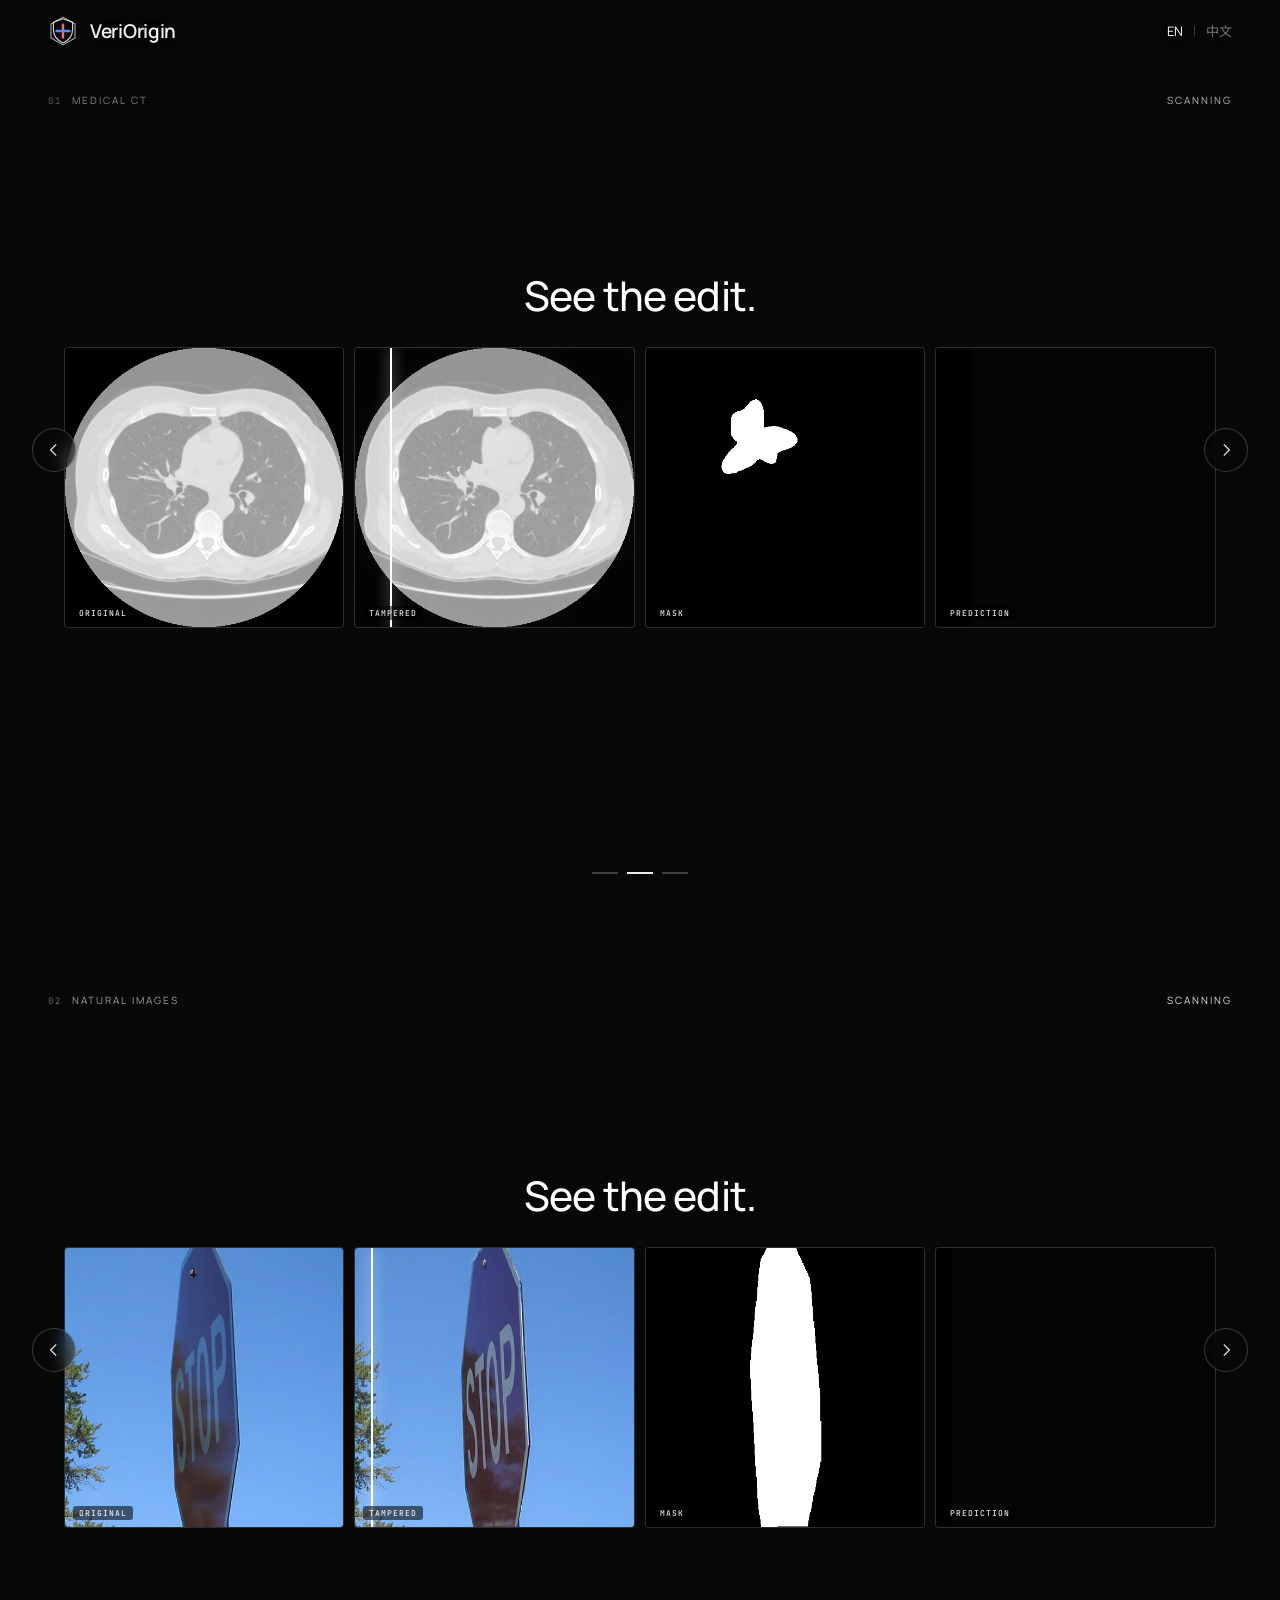
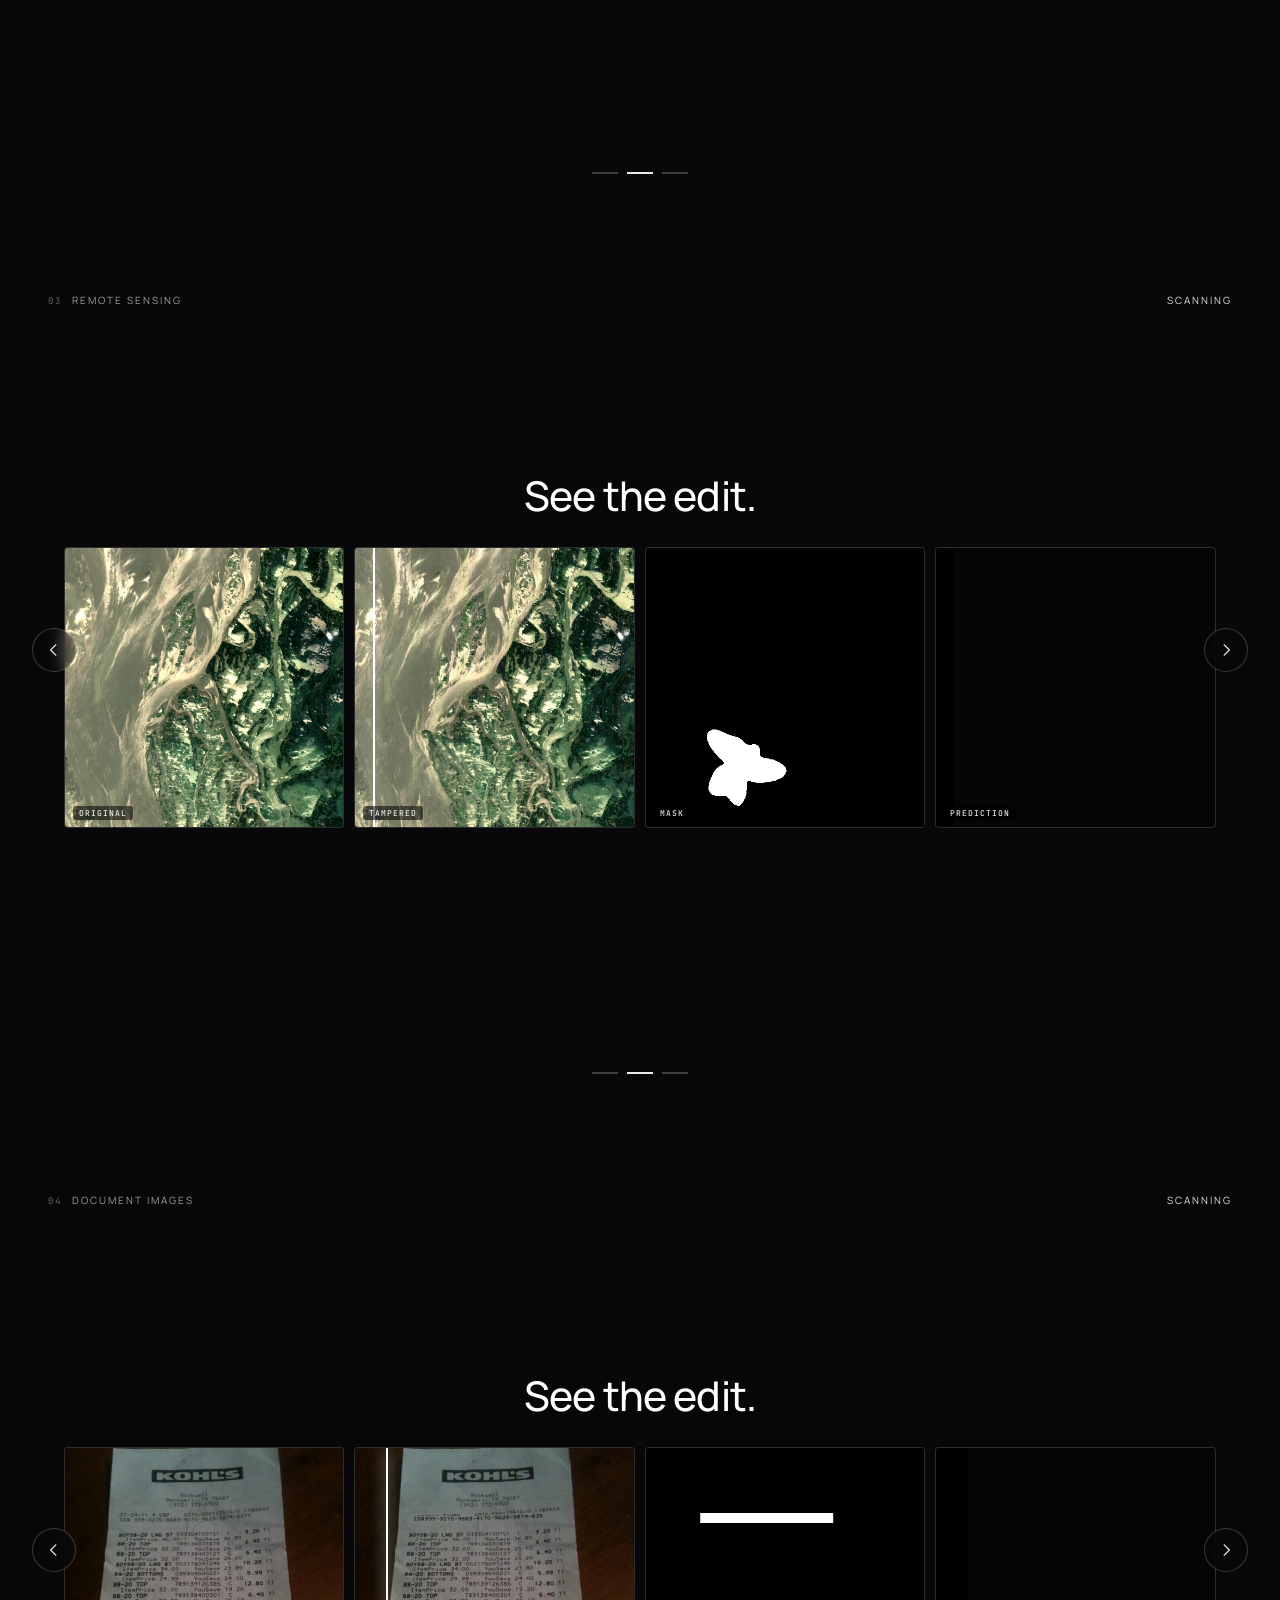
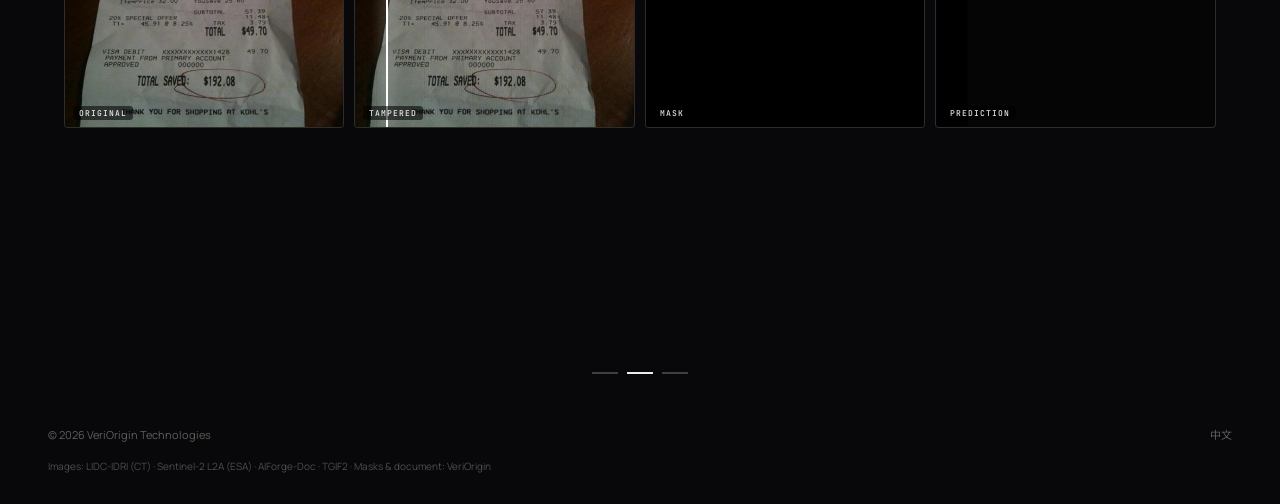
==== index.html @ 8726d36f "VeriOrigin visual GitHub Pages site" ====
<!doctype html>
<html lang="en">
<head>
<meta charset="utf-8" />
<meta name="viewport" content="width=device-width, initial-scale=1" />
<title>VeriOrigin — See the edit. Read the record. Keep the original.</title>
<meta name="description" content="See exactly where an image was changed, read the record inside it, and get the untouched original back." />
<meta name="theme-color" content="#08080a" />
<meta property="og:title" content="VeriOrigin — See the edit. Read the record. Keep the original." />
<meta property="og:description" content="Medical CT. Natural images. Remote sensing. Document images." />
<meta property="og:type" content="website" />
<link rel="icon" href="assets/img/favicon.svg" type="image/svg+xml" />
<link rel="preload" href="assets/fonts/manrope-latin.woff2" as="font" type="font/woff2" crossorigin />
<link rel="preload" as="image" href="assets/img/med-pane-tampered.png?v=20261126" />
<link rel="stylesheet" href="assets/css/style.css" />
</head>
<body
  data-extracted="EXTRACTED"
  data-scanning="SCANNING"
  data-regions="EDITS FOUND"
  data-restoring="RESTORING"
  data-exact="EXACT COPY"
  data-px="PX">

<a class="skip" href="#main">Skip to content</a>

<header class="header" data-header>
  <div class="header__inner">
    <a class="brand" href="index.html" aria-label="VeriOrigin home">
      <svg viewBox="0 0 32 32" fill="none" aria-hidden="true">
        <path d="M16 1.2 28.8 8.5v15L16 30.8 3.2 23.5v-15L16 1.2Z" stroke="currentColor" stroke-width="1.15" stroke-linejoin="round" opacity=".68"/>
        <path d="M16 3 26.2 6.6v7.9c0 7-4.3 11.6-10.2 14.4C10.1 26.1 5.8 21.5 5.8 14.5V6.6L16 3Z" stroke="currentColor" stroke-width="1.25" stroke-linejoin="round" opacity=".86"/>
        <path d="M16 9.2v13.6" stroke="#F26D6D" stroke-width="2.6" stroke-linecap="round"/>
        <path d="M9.2 16h13.6" stroke="#5B8CFF" stroke-width="2.6" stroke-linecap="round"/>
      </svg>
      <span>VeriOrigin</span>
    </a>
    <nav class="header__nav" aria-label="Main">
      <span class="lang">
        <a href="index.html" class="is-active" aria-current="page">EN</a><i></i><a href="zh.html">中文</a>
      </span>
    </nav>
  </div>
</header>

<main id="main">
  <!-- 01 · Medical CT -->
  <section class="panel panel--medical panel--first" data-panel="medical" aria-label="Medical CT">
    <div class="panel__track" data-track>
      <article class="slide slide--record" data-slide="record">
                <div class="slide__media"><img src="assets/img/med-record.png?v=20261126" alt="" /></div>
        <div class="slide__shade" aria-hidden="true"></div>
        <div class="record-scan" aria-hidden="true"></div>
        <div class="slide__center slide__center--record">
          <h2>Read the record.</h2>
          <dl class="record">
            <div class="record__row"><dt>Source</dt><dd>LIDC-IDRI</dd></div>
            <div class="record__row"><dt>Modality</dt><dd>CT</dd></div>
            <div class="record__row"><dt>Slice</dt><dd>42</dd></div>
            <div class="record__row"><dt>Payload</dt><dd>100 bits</dd></div>
            <div class="record__row"><dt>Localiser F1</dt><dd>0.9940</dd></div>
            <div class="record__row"><dt>Mask</dt><dd>irregular</dd></div>
          </dl>
          <p class="record__foot">Recovered from the image · 100-bit payload</p>
        </div>
      </article>

      <article class="slide slide--locate is-active" data-slide="locate">
        <div class="locate-head"><h1 data-headline>See the edit.</h1></div>
        <div class="locate-grid">
          <figure class="locate-pane">
            <img src="assets/img/med-pane-cover.png?v=20261126" alt="" />
            <figcaption>Original</figcaption>
          </figure>
          <figure class="locate-pane locate-pane--tampered">
            <img src="assets/img/med-pane-tampered.png?v=20261126" alt="" />
            <span class="locate-scanline" aria-hidden="true"></span>
            <figcaption>Tampered</figcaption>
          </figure>
          <figure class="locate-pane">
            <img src="assets/img/med-pane-mask.png?v=20261126" alt="" />
            <figcaption>Mask</figcaption>
          </figure>
          <figure class="locate-pane locate-pane--pred">
            <img src="assets/img/med-pane-pred.png?v=20261126" alt="" />
            <figcaption>Prediction</figcaption>
          </figure>
        </div>
      </article>

      <article class="slide slide--restore" data-slide="restore">
        <div class="restore-head"><h2>Keep the original.</h2></div>
        <div class="restore-grid">
          <figure class="restore-pane restore-pane--stego">
            <img src="assets/img/med-pane-stego.png?v=20261126" alt="" />
            <span class="restore-scanline" aria-hidden="true"></span>
            <figcaption>Stego</figcaption>
          </figure>
          <figure class="restore-pane restore-pane--cover">
            <img src="assets/img/med-pane-cover.png?v=20261126" alt="" />
            <figcaption>Cover</figcaption>
          </figure>
        </div>
        <span class="slide__count" data-count><b>10,517</b> PX</span>
      </article>
    </div>

    <span class="panel__label"><b>01</b> Medical CT</span>
    <span class="panel__state" data-state>
      <span class="dot" aria-hidden="true"></span>
      <svg viewBox="0 0 12 12" fill="none" aria-hidden="true"><path d="M1.5 6.4 4.6 9.5 10.5 2.6" stroke="currentColor" stroke-width="1.4" stroke-linecap="round" stroke-linejoin="round"/></svg>
      <span data-state-text>SCANNING</span>
    </span>

    <button class="panel__arrow panel__arrow--prev" data-prev aria-label="Previous">
      <svg viewBox="0 0 24 24" fill="none" aria-hidden="true"><path d="M14.5 5 7.5 12l7 7" stroke="currentColor" stroke-width="1.5" stroke-linecap="round" stroke-linejoin="round"/></svg>
    </button>
    <button class="panel__arrow panel__arrow--next" data-next aria-label="Next">
      <svg viewBox="0 0 24 24" fill="none" aria-hidden="true"><path d="m9.5 5 7 7-7 7" stroke="currentColor" stroke-width="1.5" stroke-linecap="round" stroke-linejoin="round"/></svg>
    </button>
    <div class="panel__dots" data-dots>
      <button data-go="0" aria-label="Record"></button>
      <button data-go="1" aria-label="Edits" class="is-active"></button>
      <button data-go="2" aria-label="Original"></button>
    </div>
  </section>

  <!-- 02 · Natural images -->
  <section class="panel panel--natural" data-panel="natural" aria-label="Natural images">
    <div class="panel__track" data-track>
      <article class="slide slide--record" data-slide="record">
                <div class="slide__media"><img src="assets/img/nat-record.webp?v=20261126" alt="" /></div>
        <div class="slide__shade" aria-hidden="true"></div>
        <div class="record-scan" aria-hidden="true"></div>
        <div class="slide__center slide__center--record">
          <h2>Read the record.</h2>
          <dl class="record">
            <div class="record__row"><dt>Source</dt><dd>TGIF2</dd></div>
            <div class="record__row"><dt>Sample</dt><dd>104782</dd></div>
            <div class="record__row"><dt>Editor</dt><dd>flux1dev</dd></div>
            <div class="record__row"><dt>Payload</dt><dd>100 bits</dd></div>
            <div class="record__row"><dt>Localiser F1</dt><dd>0.9978</dd></div>
            <div class="record__row"><dt>Size</dt><dd>512 × 512</dd></div>
          </dl>
          <p class="record__foot">Recovered from the image · 100-bit payload</p>
        </div>
      </article>

      <article class="slide slide--locate is-active" data-slide="locate">
        <div class="locate-head"><h1 data-headline>See the edit.</h1></div>
        <div class="locate-grid">
          <figure class="locate-pane">
            <img src="assets/img/nat-pane-cover.webp?v=20261126" alt="" />
            <figcaption>Original</figcaption>
          </figure>
          <figure class="locate-pane locate-pane--tampered">
            <img src="assets/img/nat-pane-tampered.webp?v=20261126" alt="" />
            <span class="locate-scanline" aria-hidden="true"></span>
            <figcaption>Tampered</figcaption>
          </figure>
          <figure class="locate-pane">
            <img src="assets/img/nat-pane-mask.webp?v=20261126" alt="" />
            <figcaption>Mask</figcaption>
          </figure>
          <figure class="locate-pane locate-pane--pred">
            <img src="assets/img/nat-pane-pred.webp?v=20261126" alt="" />
            <figcaption>Prediction</figcaption>
          </figure>
        </div>
      </article>

      <article class="slide slide--restore" data-slide="restore">
        <div class="restore-head"><h2>Keep the original.</h2></div>
        <div class="restore-grid">
          <figure class="restore-pane restore-pane--stego">
            <img src="assets/img/nat-pane-stego.webp?v=20261126" alt="" />
            <span class="restore-scanline" aria-hidden="true"></span>
            <figcaption>Stego</figcaption>
          </figure>
          <figure class="restore-pane restore-pane--cover">
            <img src="assets/img/nat-pane-cover.webp?v=20261126" alt="" />
            <figcaption>Cover</figcaption>
          </figure>
        </div>
        <span class="slide__count" data-count><b>56,465</b> PX</span>
      </article>
    </div>

    <span class="panel__label"><b>02</b> Natural images</span>
    <span class="panel__state" data-state>
      <span class="dot" aria-hidden="true"></span>
      <svg viewBox="0 0 12 12" fill="none" aria-hidden="true"><path d="M1.5 6.4 4.6 9.5 10.5 2.6" stroke="currentColor" stroke-width="1.4" stroke-linecap="round" stroke-linejoin="round"/></svg>
      <span data-state-text>SCANNING</span>
    </span>

    <button class="panel__arrow panel__arrow--prev" data-prev aria-label="Previous">
      <svg viewBox="0 0 24 24" fill="none" aria-hidden="true"><path d="M14.5 5 7.5 12l7 7" stroke="currentColor" stroke-width="1.5" stroke-linecap="round" stroke-linejoin="round"/></svg>
    </button>
    <button class="panel__arrow panel__arrow--next" data-next aria-label="Next">
      <svg viewBox="0 0 24 24" fill="none" aria-hidden="true"><path d="m9.5 5 7 7-7 7" stroke="currentColor" stroke-width="1.5" stroke-linecap="round" stroke-linejoin="round"/></svg>
    </button>
    <div class="panel__dots" data-dots>
      <button data-go="0" aria-label="Record"></button>
      <button data-go="1" aria-label="Edits" class="is-active"></button>
      <button data-go="2" aria-label="Original"></button>
    </div>
  </section>

  <!-- 03 · Remote sensing -->
  <section class="panel panel--satellite" data-panel="satellite" aria-label="Remote sensing">
    <div class="panel__track" data-track>
      <article class="slide slide--record" data-slide="record">
                <div class="slide__media"><img src="assets/img/sat-record.webp?v=20261126" alt="" /></div>
        <div class="slide__shade" aria-hidden="true"></div>
        <div class="record-scan" aria-hidden="true"></div>
        <div class="slide__center slide__center--record">
          <h2>Read the record.</h2>
          <dl class="record">
            <div class="record__row"><dt>Source</dt><dd>Sentinel-2 L2A</dd></div>
            <div class="record__row"><dt>Chip</dt><dd>339</dd></div>
            <div class="record__row"><dt>Payload</dt><dd>100 bits</dd></div>
            <div class="record__row"><dt>Localiser F1</dt><dd>0.9901</dd></div>
            <div class="record__row"><dt>Mask</dt><dd>irregular</dd></div>
            <div class="record__row"><dt>Size</dt><dd>512 × 512</dd></div>
          </dl>
          <p class="record__foot">Recovered from the image · 100-bit payload</p>
        </div>
      </article>

      <article class="slide slide--locate is-active" data-slide="locate">
        <div class="locate-head"><h1 data-headline>See the edit.</h1></div>
        <div class="locate-grid">
          <figure class="locate-pane">
            <img src="assets/img/sat-pane-cover.webp?v=20261126" alt="" />
            <figcaption>Original</figcaption>
          </figure>
          <figure class="locate-pane locate-pane--tampered">
            <img src="assets/img/sat-pane-tampered.webp?v=20261126" alt="" />
            <span class="locate-scanline" aria-hidden="true"></span>
            <figcaption>Tampered</figcaption>
          </figure>
          <figure class="locate-pane">
            <img src="assets/img/sat-pane-mask.webp?v=20261126" alt="" />
            <figcaption>Mask</figcaption>
          </figure>
          <figure class="locate-pane locate-pane--pred">
            <img src="assets/img/sat-pane-pred.webp?v=20261126" alt="" />
            <figcaption>Prediction</figcaption>
          </figure>
        </div>
      </article>

      <article class="slide slide--restore" data-slide="restore">
        <div class="restore-head"><h2>Keep the original.</h2></div>
        <div class="restore-grid">
          <figure class="restore-pane restore-pane--stego">
            <img src="assets/img/sat-pane-stego.webp?v=20261126" alt="" />
            <span class="restore-scanline" aria-hidden="true"></span>
            <figcaption>Stego</figcaption>
          </figure>
          <figure class="restore-pane restore-pane--cover">
            <img src="assets/img/sat-pane-cover.webp?v=20261126" alt="" />
            <figcaption>Cover</figcaption>
          </figure>
        </div>
        <span class="slide__count" data-count><b>8,930</b> PX</span>
      </article>
    </div>

    <span class="panel__label"><b>03</b> Remote sensing</span>
    <span class="panel__state" data-state>
      <span class="dot" aria-hidden="true"></span>
      <svg viewBox="0 0 12 12" fill="none" aria-hidden="true"><path d="M1.5 6.4 4.6 9.5 10.5 2.6" stroke="currentColor" stroke-width="1.4" stroke-linecap="round" stroke-linejoin="round"/></svg>
      <span data-state-text>SCANNING</span>
    </span>

    <button class="panel__arrow panel__arrow--prev" data-prev aria-label="Previous">
      <svg viewBox="0 0 24 24" fill="none" aria-hidden="true"><path d="M14.5 5 7.5 12l7 7" stroke="currentColor" stroke-width="1.5" stroke-linecap="round" stroke-linejoin="round"/></svg>
    </button>
    <button class="panel__arrow panel__arrow--next" data-next aria-label="Next">
      <svg viewBox="0 0 24 24" fill="none" aria-hidden="true"><path d="m9.5 5 7 7-7 7" stroke="currentColor" stroke-width="1.5" stroke-linecap="round" stroke-linejoin="round"/></svg>
    </button>
    <div class="panel__dots" data-dots>
      <button data-go="0" aria-label="Record"></button>
      <button data-go="1" aria-label="Edits" class="is-active"></button>
      <button data-go="2" aria-label="Original"></button>
    </div>
  </section>

  <!-- 04 · Document images -->
  <section class="panel panel--legal" data-panel="legal" aria-label="Document images">
    <div class="panel__track" data-track>
      <article class="slide slide--record" data-slide="record">
                <div class="slide__media"><img src="assets/img/legal-record.webp?v=20261126" alt="" /></div>
        <div class="slide__shade" aria-hidden="true"></div>
        <div class="record-scan" aria-hidden="true"></div>
        <div class="slide__center slide__center--record">
          <h2>Read the record.</h2>
          <dl class="record">
            <div class="record__row"><dt>Source</dt><dd>AIForge-Doc</dd></div>
            <div class="record__row"><dt>Page</dt><dd>000000437.png</dd></div>
            <div class="record__row"><dt>Payload</dt><dd>100 bits</dd></div>
            <div class="record__row"><dt>Localiser F1</dt><dd>0.9972</dd></div>
            <div class="record__row"><dt>Size</dt><dd>512 × 512</dd></div>
            <div class="record__row"><dt>Field</dt><dd>altered</dd></div>
          </dl>
          <p class="record__foot">Recovered from the image · 100-bit payload</p>
        </div>
      </article>

      <article class="slide slide--locate is-active" data-slide="locate">
        <div class="locate-head"><h1 data-headline>See the edit.</h1></div>
        <div class="locate-grid">
          <figure class="locate-pane">
            <img src="assets/img/legal-pane-cover.webp?v=20261126" alt="" />
            <figcaption>Original</figcaption>
          </figure>
          <figure class="locate-pane locate-pane--tampered">
            <img src="assets/img/legal-pane-tampered.webp?v=20261126" alt="" />
            <span class="locate-scanline" aria-hidden="true"></span>
            <figcaption>Tampered</figcaption>
          </figure>
          <figure class="locate-pane">
            <img src="assets/img/legal-pane-mask.webp?v=20261126" alt="" />
            <figcaption>Mask</figcaption>
          </figure>
          <figure class="locate-pane locate-pane--pred">
            <img src="assets/img/legal-pane-pred.webp?v=20261126" alt="" />
            <figcaption>Prediction</figcaption>
          </figure>
        </div>
      </article>

      <article class="slide slide--restore" data-slide="restore">
        <div class="restore-head"><h2>Keep the original.</h2></div>
        <div class="restore-grid">
          <figure class="restore-pane restore-pane--stego">
            <img src="assets/img/legal-pane-stego.webp?v=20261126" alt="" />
            <span class="restore-scanline" aria-hidden="true"></span>
            <figcaption>Stego</figcaption>
          </figure>
          <figure class="restore-pane restore-pane--cover">
            <img src="assets/img/legal-pane-cover.webp?v=20261126" alt="" />
            <figcaption>Cover</figcaption>
          </figure>
        </div>
        <span class="slide__count" data-count><b>4,681</b> PX</span>
      </article>
    </div>

    <span class="panel__label"><b>04</b> Document images</span>
    <span class="panel__state" data-state>
      <span class="dot" aria-hidden="true"></span>
      <svg viewBox="0 0 12 12" fill="none" aria-hidden="true"><path d="M1.5 6.4 4.6 9.5 10.5 2.6" stroke="currentColor" stroke-width="1.4" stroke-linecap="round" stroke-linejoin="round"/></svg>
      <span data-state-text>SCANNING</span>
    </span>

    <button class="panel__arrow panel__arrow--prev" data-prev aria-label="Previous">
      <svg viewBox="0 0 24 24" fill="none" aria-hidden="true"><path d="M14.5 5 7.5 12l7 7" stroke="currentColor" stroke-width="1.5" stroke-linecap="round" stroke-linejoin="round"/></svg>
    </button>
    <button class="panel__arrow panel__arrow--next" data-next aria-label="Next">
      <svg viewBox="0 0 24 24" fill="none" aria-hidden="true"><path d="m9.5 5 7 7-7 7" stroke="currentColor" stroke-width="1.5" stroke-linecap="round" stroke-linejoin="round"/></svg>
    </button>
    <div class="panel__dots" data-dots>
      <button data-go="0" aria-label="Record"></button>
      <button data-go="1" aria-label="Edits" class="is-active"></button>
      <button data-go="2" aria-label="Original"></button>
    </div>
  </section>
</main>

<footer class="footer">
  <div class="footer__inner">
    <span>© 2026 VeriOrigin Technologies</span>
    <span class="footer__right">
      <a href="zh.html">中文</a>
    </span>
  </div>
  <div class="footer__credits">Images: LIDC-IDRI (CT) · Sentinel-2 L2A (ESA) · AIForge-Doc · TGIF2 · Masks &amp; document: VeriOrigin</div>
</footer>
<script src="assets/js/scenes.js?v=20261125" defer></script>
</body>
</html>
---- assets/css/style.css ----
﻿/* ==========================================================================
   MRInc — full-bleed panels, one animation per screen
   ========================================================================== */

@font-face {
  font-family: 'Manrope';
  src: url('../fonts/manrope-latin.woff2') format('woff2');
  font-weight: 200 800;
  font-style: normal;
  font-display: swap;
}
@font-face {
  font-family: 'JetBrains Mono';
  src: url('../fonts/jetbrains-mono-latin.woff2') format('woff2');
  font-weight: 400 600;
  font-style: normal;
  font-display: swap;
}

:root {
  --bg: #08080a;
  --ink: #f3f2ef;
  --ink-2: #cbcac6;
  --muted: #92918d;
  --dim: #605f5b;
  --line: rgba(255, 255, 255, 0.14);
  --line-soft: rgba(255, 255, 255, 0.08);
  --red: #ff4a3d;
  --good: #a8e6bd;
  --max: 1240px;
  --ease: cubic-bezier(0.22, 0.7, 0.2, 1);
  --sans: 'Manrope', 'Noto Sans SC', 'PingFang SC', 'HarmonyOS Sans SC', 'Microsoft YaHei', sans-serif;
  --mono: 'JetBrains Mono', ui-monospace, SFMono-Regular, Menlo, monospace;
  --serif: 'Iowan Old Style', 'Palatino Linotype', 'Times New Roman', serif;
}

*,
*::before,
*::after { box-sizing: border-box; }
html {
  -webkit-text-size-adjust: 100%;
  scroll-behavior: smooth;
  scroll-snap-type: y proximity;
}
body {
  margin: 0;
  background: var(--bg);
  color: var(--ink);
  font-family: var(--sans);
  font-size: 16px;
  line-height: 1.6;
  -webkit-font-smoothing: antialiased;
  -moz-osx-font-smoothing: grayscale;
  overflow-x: hidden;
}
img, svg, canvas { display: block; max-width: 100%; }
a { color: inherit; text-decoration: none; }
button { font: inherit; color: inherit; background: none; border: 0; cursor: pointer; }
h1, h2, h3, p, ul, ol, figure { margin: 0; }
ul, ol { padding: 0; list-style: none; }
::selection { background: rgba(255, 255, 255, 0.18); }
:focus-visible { outline: 2px solid rgba(255, 255, 255, 0.65); outline-offset: 3px; border-radius: 4px; }

.skip {
  position: absolute;
  left: 20px;
  top: -70px;
  z-index: 100;
  padding: 9px 14px;
  border-radius: 8px;
  background: #fff;
  color: #000;
  font-size: 13px;
  transition: top 0.2s;
}
.skip:focus { top: 12px; }

/* ------------------------------------------------------------------ header */
.header {
  position: fixed;
  inset: 0 0 auto 0;
  z-index: 50;
  height: 64px;
  display: flex;
  align-items: center;
  background: linear-gradient(180deg, rgba(8, 8, 10, 0.55), rgba(8, 8, 10, 0));
  transition: background 0.3s, border-color 0.3s;
  border-bottom: 1px solid transparent;
}
.header.is-scrolled {
  background: rgba(8, 8, 10, 0.72);
  backdrop-filter: blur(16px);
  -webkit-backdrop-filter: blur(16px);
  border-bottom-color: var(--line-soft);
}
.header__inner {
  width: 100%;
  max-width: var(--max);
  margin: 0 auto;
  padding: 0 48px;
  display: flex;
  align-items: center;
  gap: 28px;
}
.brand {
  display: inline-flex;
  align-items: center;
  gap: 9px;
  font-size: 15px;
  font-weight: 600;
  letter-spacing: -0.01em;
}
.brand svg { width: 21px; height: 21px; }
.header__nav { margin-left: auto; display: flex; align-items: center; gap: 26px; }
.header__nav a { font-size: 12px; color: rgba(255, 255, 255, 0.7); transition: color 0.2s; }
.header__nav a:hover { color: #fff; }
.lang { display: flex; align-items: center; gap: 8px; font-size: 11.5px; color: rgba(255, 255, 255, 0.45); }
.lang a { color: rgba(255, 255, 255, 0.45); transition: color 0.2s; }
.lang a:hover { color: rgba(255, 255, 255, 0.8); }
.lang a.is-active { color: #fff; }
.lang i { width: 1px; height: 10px; background: rgba(255, 255, 255, 0.2); font-style: normal; }

/* ------------------------------------------------------------------ panels */
.panel {
  position: relative;
  min-height: 100svh;
  display: flex;
  align-items: center;
  overflow: hidden;
  isolation: isolate;
  scroll-snap-align: start;
}
.panel__media { position: absolute; inset: 0; z-index: -2; background: #000; }
.panel__media img { width: 100%; height: 100%; object-fit: cover; }
.panel__shade {
  position: absolute;
  inset: 0;
  z-index: -1;
  background:
    linear-gradient(180deg, rgba(8, 8, 10, 0.72) 0%, rgba(8, 8, 10, 0.18) 26%, rgba(8, 8, 10, 0.12) 52%, rgba(8, 8, 10, 0.78) 88%, rgba(8, 8, 10, 0.95) 100%);
}
.panel--hero .panel__shade {
  background:
    radial-gradient(58% 52% at 50% 42%, rgba(8, 8, 10, 0.55), transparent 76%),
    linear-gradient(180deg, rgba(8, 8, 10, 0.66) 0%, rgba(8, 8, 10, 0.1) 30%, rgba(8, 8, 10, 0.28) 62%, rgba(8, 8, 10, 0.92) 100%);
}
.panel--medical .panel__media img { filter: grayscale(1) contrast(1.08) brightness(0.92); }
.panel--satellite .panel__media img { filter: saturate(0.72) brightness(0.86) contrast(1.03); }
.panel--legal .panel__media img { filter: brightness(0.9) saturate(0.9); object-position: 34% 50%; }

.panel__fx {
  position: absolute;
  inset: 0;
  z-index: 0;
  width: 100%;
  height: 100%;
  pointer-events: none;
}

.panel__hero {
  position: relative;
  z-index: 2;
  width: 100%;
  max-width: var(--max);
  margin: 0 auto;
  padding: 0 48px;
  text-align: center;
}
.panel__hero h1 {
  font-size: clamp(44px, 6.6vw, 92px);
  line-height: 1.02;
  font-weight: 500;
  letter-spacing: -0.04em;
  text-shadow: 0 2px 40px rgba(0, 0, 0, 0.35);
}
.panel__hero h1 em {
  font-family: var(--serif);
  font-style: italic;
  font-weight: 400;
  letter-spacing: -0.02em;
}

.panel__label,
.panel__state,
.panel__count,
.panel__code {
  position: absolute;
  z-index: 3;
  pointer-events: none;
  font-size: 10px;
  letter-spacing: 0.2em;
  text-transform: uppercase;
  color: rgba(255, 255, 255, 0.62);
}
.panel__label { top: 92px; left: 48px; display: flex; align-items: baseline; gap: 10px; }
.panel__label b { font-family: var(--mono); font-weight: 400; font-size: 9px; color: rgba(255, 255, 255, 0.4); }
.panel__state {
  top: 92px;
  right: 48px;
  display: inline-flex;
  align-items: center;
  gap: 8px;
  color: rgba(255, 255, 255, 0.88);
}
.panel__state svg {
  width: 11px;
  height: 11px;
  opacity: 0;
  transform: scale(0.6);
  transition: opacity 0.3s, transform 0.3s var(--ease);
}
.panel__state.is-done svg { opacity: 1; transform: none; }
.panel__state .dot {
  width: 5px;
  height: 5px;
  border-radius: 50%;
  background: var(--red);
  opacity: 0;
  transition: opacity 0.3s;
}
.panel__state.is-alert .dot { opacity: 1; }
.panel__state.is-alert { color: #ffd9d4; }

.panel__line {
  position: absolute;
  left: 48px;
  bottom: 92px;
  z-index: 3;
  max-width: 720px;
}
.panel__line h2 {
  font-size: clamp(36px, 4.4vw, 62px);
  line-height: 1.04;
  font-weight: 500;
  letter-spacing: -0.035em;
  text-shadow: 0 2px 30px rgba(0, 0, 0, 0.35);
}
.panel__count {
  right: 48px;
  bottom: 98px;
  font-family: var(--mono);
  font-size: 11px;
  letter-spacing: 0.14em;
  color: rgba(255, 255, 255, 0.6);
  font-variant-numeric: tabular-nums;
}
.panel__count b { color: #fff; font-weight: 400; }
.panel__code {
  right: 48px;
  bottom: 98px;
  font-family: var(--mono);
  font-size: 13px;
  letter-spacing: 0.24em;
  text-transform: none;
  color: rgba(255, 255, 255, 0.92);
  opacity: 0;
  transition: opacity 0.4s;
  font-variant-numeric: tabular-nums;
}

.scroll {
  position: absolute;
  left: 50%;
  bottom: 26px;
  transform: translateX(-50%);
  z-index: 3;
  display: flex;
  flex-direction: column;
  align-items: center;
  gap: 9px;
  font-size: 9px;
  letter-spacing: 0.24em;
  text-transform: uppercase;
  color: rgba(255, 255, 255, 0.5);
}
.scroll i {
  width: 1px;
  height: 42px;
  background: linear-gradient(rgba(255, 255, 255, 0.7), rgba(255, 255, 255, 0));
  animation: scroll-line 2.4s var(--ease) infinite;
  transform-origin: top;
}
@keyframes scroll-line {
  0% { transform: scaleY(0.2); opacity: 0.2; }
  45% { transform: scaleY(1); opacity: 1; }
  100% { transform: scaleY(1); opacity: 0; }
}

/* ------------------------------------------------------------------- outro */
.outro {
  min-height: 46svh;
  background: var(--bg);
  display: flex;
  align-items: center;
  border-top: 1px solid var(--line-soft);
}
.outro__inner {
  width: 100%;
  max-width: var(--max);
  margin: 0 auto;
  padding: 0 48px;
  display: flex;
  align-items: flex-end;
  justify-content: space-between;
  gap: 28px;
  flex-wrap: wrap;
}
.outro h2 {
  font-size: clamp(32px, 4vw, 56px);
  line-height: 1.05;
  font-weight: 500;
  letter-spacing: -0.035em;
}
.outro a {
  display: inline-flex;
  align-items: center;
  gap: 10px;
  font-size: 13px;
  color: var(--ink-2);
  padding-bottom: 6px;
  border-bottom: 1px solid var(--line);
  transition: color 0.2s, border-color 0.2s, gap 0.25s var(--ease);
}
.outro a:hover { color: #fff; border-color: rgba(255, 255, 255, 0.5); gap: 14px; }
.outro svg { width: 14px; height: 14px; }

/* ------------------------------------------------------------------ footer */
.footer { background: var(--bg); padding: 26px 0 30px; }
.footer__inner {
  max-width: var(--max);
  margin: 0 auto;
  padding: 0 48px;
  display: flex;
  align-items: center;
  gap: 24px;
  flex-wrap: wrap;
  font-size: 11px;
  color: var(--dim);
}
.footer__inner a { color: var(--dim); transition: color 0.2s; }
.footer__inner a:hover { color: var(--ink-2); }
.footer__right { margin-left: auto; display: flex; gap: 18px; }

/* ==========================================================================
   API pages
   ========================================================================== */
.doc { padding: 140px 0 40px; }
.doc__inner { max-width: 860px; margin: 0 auto; padding: 0 32px; }
.doc h1 {
  font-size: clamp(40px, 4.8vw, 58px);
  line-height: 1.02;
  font-weight: 500;
  letter-spacing: -0.04em;
}
.doc__lede { margin-top: 16px; max-width: 46ch; font-size: 14px; line-height: 1.7; color: var(--muted); }
.doc__meta { margin-top: 22px; display: flex; flex-wrap: wrap; gap: 8px; }
.pill {
  font-size: 10.5px;
  letter-spacing: 0.02em;
  color: var(--muted);
  padding: 5px 10px;
  border: 1px solid var(--line-soft);
  border-radius: 999px;
}
.pill b { color: var(--ink-2); font-weight: 500; }

.doc section {
  margin-top: 46px;
  padding-top: 26px;
  border-top: 1px solid var(--line-soft);
  scroll-margin-top: 90px;
}
.doc h2 { font-size: 15px; font-weight: 500; letter-spacing: 0.01em; color: var(--ink); margin-bottom: 12px; }
.doc p { max-width: 72ch; font-size: 13px; line-height: 1.75; color: var(--muted); }
.doc p + p { margin-top: 8px; }
.doc code {
  font-family: var(--mono);
  font-size: 11.5px;
  color: var(--ink-2);
  background: rgba(255, 255, 255, 0.05);
  padding: 1px 5px;
  border-radius: 4px;
}
.doc a.inline { color: var(--ink-2); border-bottom: 1px solid var(--line); }

.endpoint {
  display: grid;
  grid-template-columns: 52px minmax(0, 210px) minmax(0, 1fr);
  gap: 16px;
  align-items: baseline;
  padding: 14px 0;
  border-bottom: 1px solid var(--line-soft);
}
.endpoint:first-of-type { border-top: 1px solid var(--line-soft); }
.endpoint .method { font-family: var(--mono); font-size: 9px; letter-spacing: 0.06em; color: var(--dim); }
.endpoint .path { font-family: var(--mono); font-size: 12px; color: var(--ink); }
.endpoint p { margin: 0; font-size: 12.5px; color: var(--muted); }

pre.code {
  margin: 16px 0 0;
  padding: 18px 20px;
  border: 1px solid var(--line-soft);
  border-radius: 12px;
  background: #0d0d10;
  overflow-x: auto;
  font-family: var(--mono);
  font-size: 11.5px;
  line-height: 1.85;
  color: #c7c6c2;
  tab-size: 2;
}
pre.code .c { color: #5f5f5c; }
pre.code .s { color: #b9d7c3; }
pre.code .k { color: #cbb8e8; }
pre.code .n { color: #e3c79a; }

.params { margin-top: 14px; border-top: 1px solid var(--line-soft); }
.params .row {
  display: grid;
  grid-template-columns: 150px minmax(0, 1fr);
  gap: 18px;
  padding: 10px 0;
  border-bottom: 1px solid var(--line-soft);
  font-size: 12px;
}
.params .k { font-family: var(--mono); font-size: 11px; color: var(--ink-2); }
.params .v { color: var(--muted); line-height: 1.6; }
.params .v b { color: var(--ink-2); font-weight: 500; }

.doc__grid { display: grid; grid-template-columns: repeat(2, minmax(0, 1fr)); gap: 14px; margin-top: 14px; }
.note-card { padding: 16px 18px; border: 1px solid var(--line-soft); border-radius: 12px; }
.note-card h3 { font-size: 12px; font-weight: 500; color: var(--ink-2); margin-bottom: 5px; }
.note-card p { font-size: 11.5px; line-height: 1.65; }
.doc__footer { margin-top: 54px; }

/* ---------------------------------------------------------------- responsive */
@media (max-width: 900px) {
  .header__inner { padding: 0 22px; }
  .panel__hero { padding: 0 22px; }
  .panel__hero h1 { font-size: clamp(38px, 9.4vw, 56px); }
  .panel__label { top: 78px; left: 22px; }
  .panel__state { top: 78px; right: 22px; }
  .panel__line { left: 22px; bottom: 76px; }
  .panel__line h2 { font-size: clamp(32px, 8.4vw, 46px); }
  .panel__count, .panel__code { right: 22px; bottom: 82px; }
  .panel__count { font-size: 10px; }
  .panel__code { font-size: 11px; }
  .outro__inner, .footer__inner { padding: 0 22px; }
  .outro { min-height: 40svh; }
  .doc__inner { padding: 0 22px; }
  .doc { padding-top: 116px; }
  .endpoint { grid-template-columns: 46px minmax(0, 1fr); gap: 8px 12px; }
  .endpoint p { grid-column: 2; }
  .doc__grid { grid-template-columns: 1fr; }
  .params .row { grid-template-columns: 110px minmax(0, 1fr); gap: 12px; }
}
@media (max-width: 560px) {
  .panel--legal .panel__media img { object-position: 42% 50%; }
  .panel__hero h1 { font-size: clamp(34px, 10vw, 44px); }
  .panel__state { font-size: 9px; letter-spacing: 0.14em; }
  .panel__label { font-size: 9px; letter-spacing: 0.16em; }
}
@media (prefers-reduced-motion: reduce) {
  html { scroll-behavior: auto; }
  .scroll i { animation: none; }
  .panel__state svg { transition: none; }
}

/* headline helpers */
.panel__sub {
  margin-top: 18px;
  font-size: 13px;
  letter-spacing: 0.02em;
  color: rgba(255, 255, 255, 0.66);
}
.panel__line h2 em {
  font-family: var(--serif);
  font-style: italic;
  font-weight: 400;
  letter-spacing: -0.02em;
}
@media (max-width: 900px) {
  .panel--satellite .panel__count {
    top: 104px;
    left: 22px;
    right: auto;
    bottom: auto;
  }
}

/* legibility over full-bleed imagery */
.header { background: linear-gradient(180deg, rgba(8,8,10,.45), rgba(8,8,10,0)); }
.brand, .header__nav a, .lang { text-shadow: 0 1px 10px rgba(0,0,0,.5); }
.panel__label, .panel__state, .panel__count { text-shadow: 0 1px 14px rgba(0,0,0,.7), 0 0 2px rgba(0,0,0,.5); }
.panel__code { text-shadow: 0 2px 16px rgba(0,0,0,.9), 0 0 3px rgba(0,0,0,.8); font-weight: 500; }

/* top scrim + readable overlays */
.header { background: transparent; }
.header::before {
  content: '';
  position: absolute;
  left: 0;
  right: 0;
  top: 0;
  height: 150px;
  z-index: -1;
  pointer-events: none;
  background: linear-gradient(180deg, rgba(8,8,10,.55), rgba(8,8,10,0));
  transition: opacity .3s;
}
.header.is-scrolled::before { opacity: 0; }
.panel__state { text-shadow: 0 1px 2px rgba(0,0,0,.8), 0 0 12px rgba(0,0,0,.8); }
.panel__code {
  font-size: 15px;
  font-weight: 600;
  letter-spacing: .2em;
  text-shadow: 0 1px 2px #000, 0 0 14px rgba(0,0,0,.95);
}

/* legal panel: soft corner falloff so the extracted code reads */
.panel--legal .panel__shade {
  background:
    radial-gradient(42% 44% at 100% 100%, rgba(8,8,10,.88), transparent 100%),
    radial-gradient(34% 40% at 100% 0%, rgba(8,8,10,.5), transparent 100%),
    linear-gradient(180deg, rgba(8,8,10,.62) 0%, rgba(8,8,10,.14) 26%, rgba(8,8,10,.10) 52%, rgba(8,8,10,.7) 88%, rgba(8,8,10,.92) 100%);
}

/* final type tweaks */
.panel__code { font-size: 17px; bottom: 74px; }
.panel--legal .panel__shade {
  background:
    radial-gradient(38% 42% at 100% 100%, rgba(8,8,10,.92), transparent 100%),
    radial-gradient(34% 40% at 100% 0%, rgba(8,8,10,.55), transparent 100%),
    linear-gradient(180deg, rgba(8,8,10,.62) 0%, rgba(8,8,10,.14) 26%, rgba(8,8,10,.10) 52%, rgba(8,8,10,.7) 88%, rgba(8,8,10,.92) 100%);
}
@media (max-width: 900px) {
  .panel__code { bottom: 132px; }
}

/* first screen: lead headline */
.panel--first .panel__line { bottom: 112px; }
.panel__line--lead h1 {
  font-size: clamp(44px, 5.4vw, 78px);
  line-height: 1.02;
  font-weight: 500;
  letter-spacing: -0.04em;
  text-shadow: 0 2px 30px rgba(0,0,0,.4);
}
.panel__line .panel__sub {
  margin-top: 14px;
  font-size: 13px;
  letter-spacing: .01em;
  color: rgba(255,255,255,.64);
  text-shadow: 0 1px 12px rgba(0,0,0,.6);
}
@media (max-width: 900px) {
  .panel--first .panel__line { bottom: 92px; }
  .panel--first .panel__code {
    top: 106px;
    left: 22px;
    right: auto;
    bottom: auto;
  }
}

/* mobile: keep the readout where the stream ends, drop secondary text */
@media (max-width: 900px) {
  .scroll { display: none; }
  .panel__line .panel__sub { display: none; }
  .panel--first .panel__code {
    top: auto;
    left: auto;
    right: 22px;
    bottom: 74px;
  }
  .panel--first .panel__line { bottom: 92px; }
}

@media (max-width: 900px) {
  .panel--first .panel__line { bottom: 148px; }
  .panel--first .panel__code { bottom: 76px; }
}

/* wider header, larger mark */
.header__inner { max-width: 1440px; padding: 0 56px; gap: 32px; }
.brand { font-size: 17px; gap: 11px; }
.brand svg { width: 26px; height: 26px; }
.header__nav { gap: 30px; }
.header__nav a { font-size: 12.5px; }
.lang { font-size: 12px; gap: 10px; }
.outro__inner, .footer__inner { max-width: 1440px; padding: 0 56px; }

/* align overlays with the wider header */
.panel__label { left: 56px; }
.panel__state { right: 56px; }
.panel__line { left: 56px; }
.panel__count, .panel__code { right: 56px; }

/* new medical image */
.panel--medical .panel__media img { filter: grayscale(1) contrast(1.06) brightness(1.06); }

@media (max-width: 900px) {
  .header__inner { padding: 0 22px; }
  .outro__inner, .footer__inner { padding: 0 22px; }
  .panel__label, .panel__line { left: 22px; }
  .panel__state, .panel__count, .panel__code { right: 22px; }
  .brand { font-size: 15px; }
  .brand svg { width: 22px; height: 22px; }
}

.footer__credits {
  max-width: 1440px;
  margin: 14px auto 0;
  padding: 0 56px;
  font-size: 10px;
  line-height: 1.6;
  color: #4e4e4b;
}
@media (max-width: 900px) {
  .footer__credits { padding: 0 22px; }
}

/* wider still: full-width bar, larger mark */
.header__inner { max-width: none; width: 100%; padding: 0 64px; gap: 36px; }
.brand { font-size: 19px; gap: 12px; letter-spacing: -0.015em; }
.brand svg { width: 30px; height: 30px; }
.header__nav { gap: 34px; }
.header__nav a { font-size: 13px; }
.lang { font-size: 12.5px; gap: 11px; }
.outro__inner, .footer__inner { max-width: none; padding: 0 64px; }
.panel__label, .panel__line { left: 64px; }
.panel__state, .panel__count, .panel__code { right: 64px; }
.footer__credits { max-width: none; padding: 0 64px; }

@media (max-width: 900px) {
  .header__inner { padding: 0 22px; gap: 18px; }
  .brand { font-size: 15px; gap: 9px; }
  .brand svg { width: 23px; height: 23px; }
  .header__nav { gap: 20px; }
  .outro__inner, .footer__inner { padding: 0 22px; }
  .panel__label, .panel__line { left: 22px; }
  .panel__state, .panel__count, .panel__code { right: 22px; }
  .footer__credits { padding: 0 22px; }
}

/* centered headline */
.panel__center {
  position: absolute;
  inset: 0;
  z-index: 2;
  display: flex;
  flex-direction: column;
  align-items: center;
  justify-content: center;
  text-align: center;
  padding: 0 24px;
  pointer-events: none;
}
.panel__center h1,
.panel__center h2 {
  max-width: 900px;
  font-size: clamp(42px, 5.6vw, 78px);
  line-height: 1.04;
  font-weight: 500;
  letter-spacing: -0.04em;
  text-shadow: 0 2px 40px rgba(0, 0, 0, 0.5);
}
.panel__center h2 em {
  font-family: var(--serif);
  font-style: italic;
  font-weight: 400;
  letter-spacing: -0.02em;
}
@media (max-width: 900px) {
  .panel__center h1,
  .panel__center h2 { font-size: clamp(34px, 9vw, 48px); }
}

/* soft scrim behind the centered headline */
.panel__center::before {
  content: "";
  position: absolute;
  left: 50%;
  top: 50%;
  width: min(1100px, 94vw);
  height: min(470px, 48vh);
  transform: translate(-50%, -50%);
  background: radial-gradient(closest-side, rgba(8, 8, 10, 0.62), rgba(8, 8, 10, 0.28) 62%, rgba(8, 8, 10, 0) 100%);
  z-index: 0;
  pointer-events: none;
}
.panel__center h1,
.panel__center h2 { position: relative; z-index: 1; }

/* ================================ carousel ================================ */
.panel { touch-action: pan-y; }
.panel__track {
  position: absolute;
  inset: 0;
  z-index: 0;
  display: flex;
  width: 300%;
  height: 100%;
  transform: translateX(-33.3333%);
  transition: transform 0.9s cubic-bezier(0.22, 0.61, 0.36, 1);
  will-change: transform;
}
.slide {
  position: relative;
  flex: 0 0 33.33333%;
  height: 100%;
  overflow: hidden;
}
.slide__media { position: absolute; inset: 0; z-index: 0; background: #050506; }
.slide__media img { display: block; width: 100%; height: 100%; object-fit: cover; }
.slide__shade {
  position: absolute;
  inset: 0;
  z-index: 1;
  background: linear-gradient(180deg, rgba(8, 8, 10, 0.78) 0%, rgba(8, 8, 10, 0.2) 24%, rgba(8, 8, 10, 0.06) 52%, rgba(8, 8, 10, 0.62) 86%, rgba(8, 8, 10, 0.94) 100%);
}
.slide__fx { position: absolute; inset: 0; z-index: 2; width: 100%; height: 100%; pointer-events: none; }
.slide__center {
  position: absolute;
  inset: 0;
  z-index: 3;
  display: flex;
  flex-direction: column;
  align-items: center;
  justify-content: center;
  text-align: center;
  padding: 0 96px;
  pointer-events: none;
}
.slide__center::before {
  content: "";
  position: absolute;
  left: 50%;
  top: 50%;
  width: min(1080px, 92vw);
  height: min(460px, 46vh);
  transform: translate(-50%, -50%);
  background: radial-gradient(closest-side, rgba(8, 8, 10, 0.62), rgba(8, 8, 10, 0.26) 62%, rgba(8, 8, 10, 0) 100%);
  z-index: 0;
  pointer-events: none;
}
.slide__center h1,
.slide__center h2 {
  position: relative;
  z-index: 1;
  max-width: 900px;
  font-size: clamp(38px, 5.2vw, 76px);
  line-height: 1.04;
  font-weight: 500;
  letter-spacing: -0.04em;
  text-shadow: 0 2px 40px rgba(0, 0, 0, 0.55);
}
.slide__center h2 em { font-family: var(--serif); font-style: italic; font-weight: 400; letter-spacing: -0.02em; }

/* record slide */
.slide--record .slide__media img { filter: blur(2.5px) brightness(0.5) saturate(0.75); transform: scale(1.03); }
.slide--record .slide__shade {
  background:
    radial-gradient(66% 62% at 50% 50%, rgba(8, 8, 10, 0.6), rgba(8, 8, 10, 0.2) 72%, rgba(8, 8, 10, 0) 100%),
    linear-gradient(180deg, rgba(8, 8, 10, 0.8) 0%, rgba(8, 8, 10, 0.2) 26%, rgba(8, 8, 10, 0.2) 74%, rgba(8, 8, 10, 0.92) 100%);
}
.slide__center--record { padding: 0 24px; justify-content: center; }
.slide__center--record h2 { font-size: clamp(32px, 4vw, 56px); }
.slide__center--record::before { display: none; }

.record { width: min(660px, 88vw); margin: 26px 0 0; text-align: left; }
.record__row {
  display: flex;
  align-items: baseline;
  justify-content: space-between;
  gap: 24px;
  padding: 9px 0;
  border-bottom: 1px solid rgba(255, 255, 255, 0.13);
  opacity: 0;
  transform: translateY(9px);
  transition: opacity 0.5s ease, transform 0.5s ease;
}
.record__row dt {
  font-family: var(--mono);
  font-size: 10px;
  letter-spacing: 0.09em;
  text-transform: uppercase;
  color: rgba(255, 255, 255, 0.46);
  white-space: nowrap;
}
.record__row dd {
  margin: 0;
  font-family: var(--mono);
  font-size: 13px;
  color: rgba(255, 255, 255, 0.92);
  text-align: right;
  overflow-wrap: anywhere;
}
.record__foot {
  margin-top: 16px;
  font-family: var(--mono);
  font-size: 10px;
  letter-spacing: 0.06em;
  color: rgba(255, 255, 255, 0.4);
  opacity: 0;
  transition: opacity 0.6s ease 0.5s;
}
.slide--record.is-active .record__row { opacity: 1; transform: none; }
.slide--record.is-active .record__row:nth-child(1) { transition-delay: 0.12s; }
.slide--record.is-active .record__row:nth-child(2) { transition-delay: 0.18s; }
.slide--record.is-active .record__row:nth-child(3) { transition-delay: 0.24s; }
.slide--record.is-active .record__row:nth-child(4) { transition-delay: 0.3s; }
.slide--record.is-active .record__row:nth-child(5) { transition-delay: 0.36s; }
.slide--record.is-active .record__row:nth-child(6) { transition-delay: 0.42s; }
.slide--record.is-active .record__foot { opacity: 1; }

/* counters */
.slide__count {
  position: absolute;
  right: 48px;
  bottom: 88px;
  z-index: 4;
  font-family: var(--mono);
  font-size: 10px;
  letter-spacing: 0.08em;
  color: rgba(255, 255, 255, 0.62);
  text-shadow: 0 1px 12px rgba(0, 0, 0, 0.8);
  transition: opacity 0.5s;
}
.slide__count b { font-weight: 400; color: var(--ink); }

/* arrows + dots */
.panel__arrow {
  position: absolute;
  top: 50%;
  z-index: 6;
  width: 44px;
  height: 44px;
  margin-top: -22px;
  display: grid;
  place-items: center;
  border: 1px solid rgba(255, 255, 255, 0.2);
  border-radius: 50%;
  background: rgba(8, 8, 10, 0.32);
  color: rgba(255, 255, 255, 0.9);
  cursor: pointer;
  backdrop-filter: blur(8px);
  -webkit-backdrop-filter: blur(8px);
  transition: background 0.25s, border-color 0.25s, opacity 0.25s;
}
.panel__arrow svg { width: 18px; height: 18px; }
.panel__arrow:hover { background: rgba(8, 8, 10, 0.66); border-color: rgba(255, 255, 255, 0.42); }
.panel__arrow:disabled { opacity: 0.16; cursor: default; }
.panel__arrow--prev { left: 32px; }
.panel__arrow--next { right: 32px; }
.panel__dots {
  position: absolute;
  left: 50%;
  bottom: 26px;
  z-index: 6;
  display: flex;
  gap: 9px;
  transform: translateX(-50%);
}
.panel__dots button {
  width: 26px;
  height: 2px;
  padding: 0;
  border: 0;
  background: rgba(255, 255, 255, 0.22);
  cursor: pointer;
  transition: background 0.3s;
}
.panel__dots button.is-active { background: rgba(255, 255, 255, 0.92); }

/* header: wider + centered */
.header__inner { max-width: 1600px; width: 100%; margin: 0 auto; padding: 0 48px; gap: 36px; }
.outro__inner, .footer__inner { max-width: 1600px; padding: 0 48px; }
.footer__credits { max-width: 1600px; padding: 0 48px; }
.panel__label { left: 48px; }
.panel__state { right: 48px; }

@media (max-width: 900px) {
  .header__inner { padding: 0 20px; }
  .outro__inner, .footer__inner { padding: 0 20px; }
  .footer__credits { padding: 0 20px; }
  .panel__label { left: 20px; }
  .panel__state { right: 20px; }
  .slide__center { padding: 0 58px; }
  .slide__center h1, .slide__center h2 { font-size: clamp(30px, 8.6vw, 44px); }
  .slide__center--record { padding: 0 18px; }
  .slide__center--record h2 { font-size: clamp(28px, 7.4vw, 38px); }
  .record { width: 92vw; margin-top: 18px; }
  .record__row { padding: 7px 0; gap: 12px; }
  .record__row dt { font-size: 8.5px; letter-spacing: 0.06em; }
  .record__row dd { font-size: 11px; }
  .record__foot { font-size: 9px; margin-top: 12px; }
  .panel__arrow { width: 38px; height: 38px; margin-top: -19px; }
  .panel__arrow svg { width: 16px; height: 16px; }
  .panel__arrow--prev { left: 8px; }
  .panel__arrow--next { right: 8px; }
  .panel__dots { bottom: 16px; }
  .slide__count { right: 20px; bottom: 62px; }
}

.panel { overflow: hidden; position: relative; }

/* record slides: push the image further back */
.slide--record .slide__media img { filter: blur(13px) brightness(0.42) saturate(0.7); transform: scale(1.07); }
.slide--record .slide__shade {
  background:
    radial-gradient(70% 64% at 50% 50%, rgba(8, 8, 10, 0.72), rgba(8, 8, 10, 0.24) 74%, rgba(8, 8, 10, 0) 100%),
    linear-gradient(180deg, rgba(8, 8, 10, 0.84) 0%, rgba(8, 8, 10, 0.24) 26%, rgba(8, 8, 10, 0.24) 74%, rgba(8, 8, 10, 0.94) 100%);
}

/* mobile: controls move to the bottom corners so they never cover the record */
@media (max-width: 900px) {
  .panel__arrow { top: auto; bottom: 14px; margin-top: 0; }
  .panel__arrow--prev { left: 14px; }
  .panel__arrow--next { right: 14px; }
  .panel__dots { bottom: 26px; }
  .slide__count { bottom: 78px; }
}

@media (min-width: 1600px) {
  .panel__label { left: calc(50% - 752px); }
  .panel__state { right: calc(50% - 752px); }
  .slide__count { right: calc(50% - 752px); }
}

/* keep a little more image structure behind the medical / satellite records */
.panel--medical .slide--record .slide__media img { filter: blur(7px) brightness(0.55) saturate(0.8); }
.panel--satellite .slide--record .slide__media img { filter: blur(8px) brightness(0.5) saturate(0.75); }

/* ===== mask layers, scan-first reveals ===== */
.slide__mask, .slide__edit { position: absolute; inset: 0; pointer-events: none; }
.slide__mask img, .slide__edit img { display: block; width: 100%; height: 100%; object-fit: cover; }
.slide__edit { z-index: 2; }
.slide--locate .slide__mask { z-index: 3; }
.slide--locate .slide__fx { z-index: 4; }
.slide--restore .slide__fx { z-index: 2; }
.slide--restore .slide__mask { z-index: 3; }
.slide__center { z-index: 5; }

/* the prompt + arrow appear together after the scan */
.slide--locate .slide__center h1,
.slide--locate .slide__center h2 {
  opacity: 0;
  transform: translateY(10px);
  transition: opacity 0.35s ease, transform 0.35s ease;
}
.slide--locate.is-revealed .slide__center h1,
.slide--locate.is-revealed .slide__center h2 { opacity: 1; transform: none; }

/* record: a scan first, then the whole record appears together */
.slide--record .slide__center h2,
.slide--record .record__row,
.slide--record .record__foot {
  opacity: 0;
  transform: translateY(8px);
  transition: opacity 0.45s ease, transform 0.45s ease;
  transition-delay: 0s !important;
}
.slide--record.is-active .record__row { opacity: 0; }
.slide--record.is-revealed .slide__center h2,
.slide--record.is-revealed .record__row,
.slide--record.is-revealed .record__foot { opacity: 1; transform: none; }

.record-scan {
  position: absolute;
  left: 0;
  right: 0;
  top: 0;
  height: 1px;
  z-index: 4;
  opacity: 0;
  background: rgba(255, 255, 255, 0.6);
  box-shadow: 0 0 26px rgba(255, 255, 255, 0.55), 0 0 3px rgba(255, 255, 255, 0.9);
}
.slide--record.is-scanning .record-scan { animation: recscan 1.15s ease-out forwards; }
@keyframes recscan {
  0% { top: 0; opacity: 0; }
  12% { opacity: 0.9; }
  85% { opacity: 0.7; }
  100% { top: 100%; opacity: 0; }
}

/* calmer record background for the colour histology */
.panel--medical .slide--record .slide__media img { filter: blur(14px) brightness(0.38) saturate(0.6); }

/* restore: distorted base + clean original revealed from the left */
.slide__restore { position: absolute; inset: 0; z-index: 2; pointer-events: none; }
.slide__restore img { display: block; width: 100%; height: 100%; object-fit: cover; }
.slide--restore .slide__fx { z-index: 3; }

/* wheel: one panel per gesture */
html { scroll-snap-type: y mandatory; scroll-behavior: smooth; }
.panel, .outro { scroll-snap-align: start; scroll-snap-stop: always; }

/* keep the chest recognisable behind the record */
.panel--medical .slide--record .slide__media img { filter: blur(9px) brightness(0.55) saturate(0.9); }

/* ===== framed, responsive image stage ===== */
.slide__stage {
  position: absolute;
  left: 50%;
  top: 50%;
  transform: translate(-50%, -50%);
  width: min(1180px, 82vw, 106vh);
  aspect-ratio: 16 / 10;
  z-index: 0;
  overflow: hidden;
  background: #050506;
  box-shadow: 0 30px 90px rgba(0, 0, 0, 0.6);
}
@media (max-width: 900px) {
  .slide__stage { width: min(92vw, 76vh * 1.6); }
}

/* align carousel controls with the framed stage */
:root {
  --stage-w: min(1180px, 82vw, 106vh);
  --stage-hw: min(590px, 41vw, 53vh);
  --stage-hh: min(368.75px, 25.625vw, 66.25vh);
}
.slide__stage { width: var(--stage-w); }
.panel__arrow--prev { left: calc(50% - var(--stage-hw) - 40px); }
.panel__arrow--next { right: calc(50% - var(--stage-hw) - 40px); }
.panel__dots { bottom: calc(50% - var(--stage-hh) - 30px); }
.slide__count { right: calc(50% - var(--stage-hw) + 24px); bottom: calc(50% - var(--stage-hh) + 24px); }
@media (min-width: 1600px) {
  .panel__label { left: 48px; }
  .panel__state { right: 48px; }
}
@media (max-width: 900px) {
  :root { --stage-w: min(92vw, 76vh * 1.6); --stage-hw: min(46vw, 60.8vh); --stage-hh: min(28.75vw, 38vh); }
  .panel__arrow--prev { left: 14px; }
  .panel__arrow--next { right: 14px; }
  .panel__dots { bottom: 26px; }
  .slide__count { right: 20px; bottom: 78px; }
}

/* back to the full-bleed frame; only the image content is inset (baked into the assets) */
:root { --stage-w: 0; --stage-hw: 0; --stage-hh: 0; }
.panel__arrow--prev { left: 32px; }
.panel__arrow--next { right: 32px; }
.panel__dots { bottom: 26px; }
.slide__count { right: 48px; bottom: 88px; }
@media (max-width: 900px) {
  .panel__arrow--prev { left: 14px; }
  .panel__arrow--next { right: 14px; }
  .panel__dots { bottom: 26px; }
  .slide__count { right: 20px; bottom: 78px; }
}

/* slower, controlled wheel paging (JS-driven; native snap off) */
html { scroll-snap-type: none; scroll-behavior: auto; }

/* header sign-in pill (marketing + docs) */
.header__login {
  display: inline-flex;
  align-items: center;
  gap: 7px;
  height: 32px;
  padding: 0 13px;
  border: 1px solid rgba(244, 244, 245, 0.24);
  border-radius: 999px;
  font-size: 11px;
  letter-spacing: 0.02em;
  color: inherit;
  transition: background 0.2s ease, color 0.2s ease, border-color 0.2s ease;
}
.header__login:hover {
  background: #f4f4f5;
  border-color: #f4f4f5;
  color: #08080a;
}
.header__login svg {
  width: 10px;
  height: 10px;
  opacity: 0.65;
  transition: transform 0.2s ease;
}
.header__login:hover svg { transform: translateX(2px); opacity: 1; }
.header__login.is-signed-in::before {
  content: "";
  width: 5px;
  height: 5px;
  border-radius: 50%;
  background: #63d9a4;
  box-shadow: 0 0 0 3px rgba(99, 217, 164, 0.12);
}
@media (max-width: 640px) {
  .header__login { height: 30px; padding: 0 10px; font-size: 10px; gap: 5px; }
}

/* full-page enter/leave transition */
.page-veil {
  position: fixed;
  inset: 0;
  z-index: 9999;
  background: #08080a;
  opacity: 0;
  pointer-events: none;
  transition: opacity 0.3s ease;
}
.page-veil.is-on {
  opacity: 1;
  pointer-events: auto;
}

@font-face {
  font-family: 'Noto Sans SC';
  src: url('../fonts/noto-sans-sc.woff2') format('woff2');
  font-weight: 400 500;
  font-style: normal;
  font-display: swap;
}

.brand__en {
  font-family: "JetBrains Mono", monospace;
  font-size: 8px;
  font-weight: 400;
  letter-spacing: 0.12em;
  text-transform: uppercase;
  color: rgba(255, 255, 255, 0.38);
  font-style: normal;
  margin-left: 1px;
}
@media (max-width: 720px) {
  .brand__en { display: none; }
}


/* medical samples: single-channel grayscale, circular CT field on transparent stage */
.panel--medical .slide__media img,
.panel--medical .slide__restore img {
  -webkit-mask-image: radial-gradient(ellipse 15.2% 24.3% at 50% 50%, #000 99.2%, transparent 100%);
  mask-image: radial-gradient(ellipse 15.2% 24.3% at 50% 50%, #000 99.2%, transparent 100%);
}


/* locate: four-pane comparison (original / tampered / GT mask / prediction) */
.slide--locate {
  display: flex; flex-direction: column; align-items: center; justify-content: center;
  padding: 8vh 3vw 8vh;
}
.locate-head { position: relative; z-index: 4; margin-bottom: 26px; text-align: center; }
.locate-head h1 {
  margin: 0; color: #fff; font-size: clamp(30px, 3.6vw, 54px); font-weight: 500;
  letter-spacing: -0.02em; text-shadow: 0 2px 24px rgba(0,0,0,.45);
}
.locate-grid { display: grid; grid-template-columns: repeat(4, minmax(0,1fr)); gap: 12px; width: min(1180px, 92vw); }
.locate-pane {
  position: relative; margin: 0; overflow: hidden; border-radius: 4px;
  border: 1px solid rgba(255,255,255,.16); background: #050506;
}
.locate-pane img { display: block; width: 100%; aspect-ratio: 1; object-fit: cover; }
.locate-pane figcaption {
  position: absolute; left: 8px; bottom: 7px; z-index: 3; padding: 3px 6px; border-radius: 3px;
  background: rgba(0,0,0,.55); color: rgba(255,255,255,.9);
  font: 500 8px/1 var(--mono, monospace); letter-spacing: .12em; text-transform: uppercase;
}
.locate-pane--tampered .locate-scanline {
  position: absolute; top: 0; bottom: 0; left: 0; width: 2px; z-index: 2;
  background: #fff; box-shadow: 0 0 14px rgba(255,255,255,.95); pointer-events: none;
}
.locate-pane--pred img { clip-path: inset(0 100% 0 0); }
@media (max-width: 800px) {
  .slide--locate { padding: 9vh 5vw 12vh; }
  .locate-grid { grid-template-columns: repeat(2, minmax(0,1fr)); }
}


/* larger locate comparison */
.slide--locate { padding: 6vh 2.5vw 7vh; }
.locate-head { margin-bottom: 18px; }
.locate-head h1 { font-size: clamp(28px, 3.2vw, 48px); }
.locate-grid { width: min(1280px, 90vw); gap: 10px; }


/* restore: stego | cover comparison with progressive reveal */
.slide--restore {
  display: flex; flex-direction: column; align-items: center; justify-content: center;
  padding: 7vh 4vw 8vh;
}
.restore-head { position: relative; z-index: 4; margin-bottom: 22px; text-align: center; }
.restore-head h2 {
  margin: 0; color: #fff; font-size: clamp(28px, 3.4vw, 50px); font-weight: 500;
  letter-spacing: -0.02em; text-shadow: 0 2px 24px rgba(0,0,0,.45);
}
.restore-grid { display: grid; grid-template-columns: repeat(2, minmax(0,1fr)); gap: 18px; width: min(840px, 80vw); align-items: center; }
.restore-pane {
  position: relative; margin: 0; overflow: hidden; border-radius: 4px;
  border: 1px solid rgba(255,255,255,.16); background: #050506;
}
.restore-pane img { display: block; width: 100%; aspect-ratio: 1; object-fit: cover; }
.restore-pane figcaption {
  position: absolute; left: 8px; bottom: 7px; z-index: 3; padding: 3px 6px; border-radius: 3px;
  background: rgba(0,0,0,.55); color: rgba(255,255,255,.9);
  font: 500 8px/1 var(--mono, monospace); letter-spacing: .12em; text-transform: uppercase;
}
.restore-pane--stego .restore-scanline {
  position: absolute; top: 0; bottom: 0; left: 0; width: 2px; z-index: 2;
  background: #fff; box-shadow: 0 0 14px rgba(255,255,255,.95); pointer-events: none;
}
.restore-pane--cover img { clip-path: inset(0 100% 0 0); }
.slide--restore .slide__count { right: 6vw; bottom: 7vh; }
@media (max-width: 800px) {
  .slide--restore { padding: 9vh 5vw 12vh; }
  .restore-grid { width: 88vw; gap: 10px; }
}
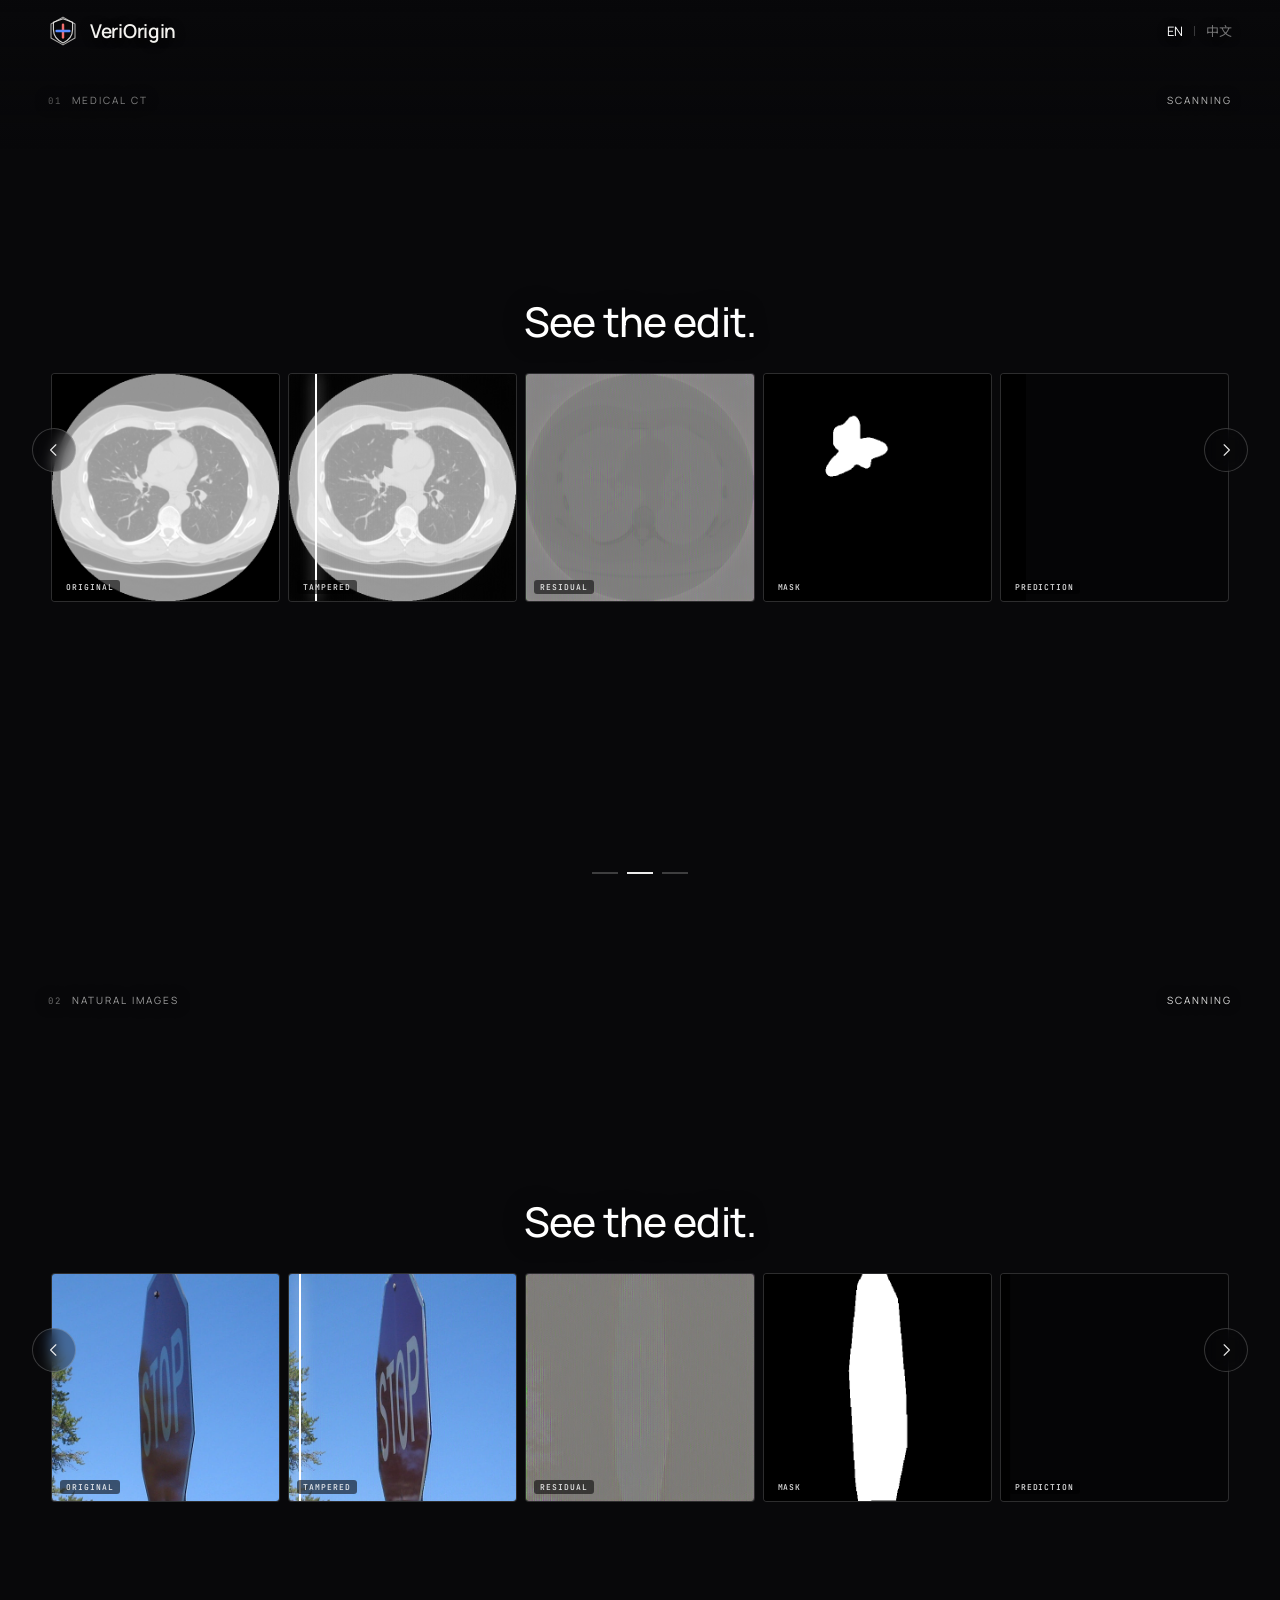
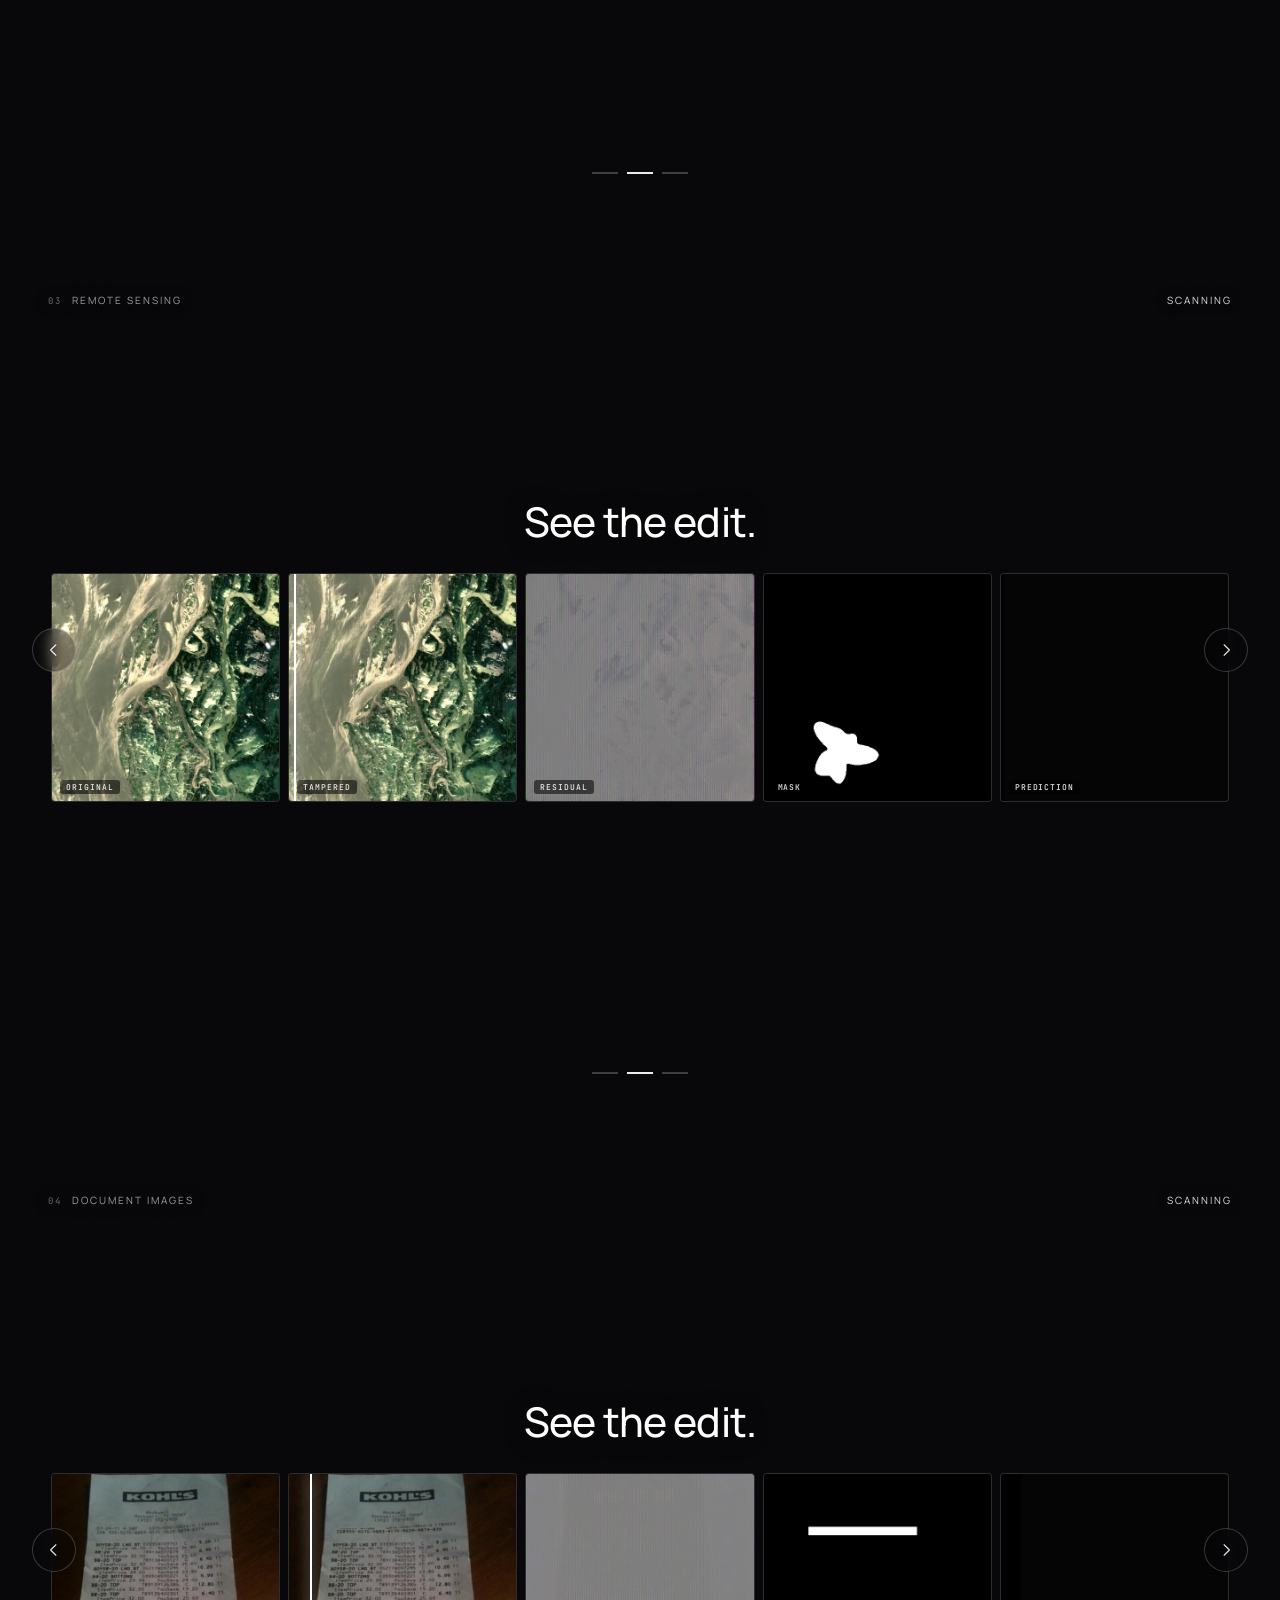
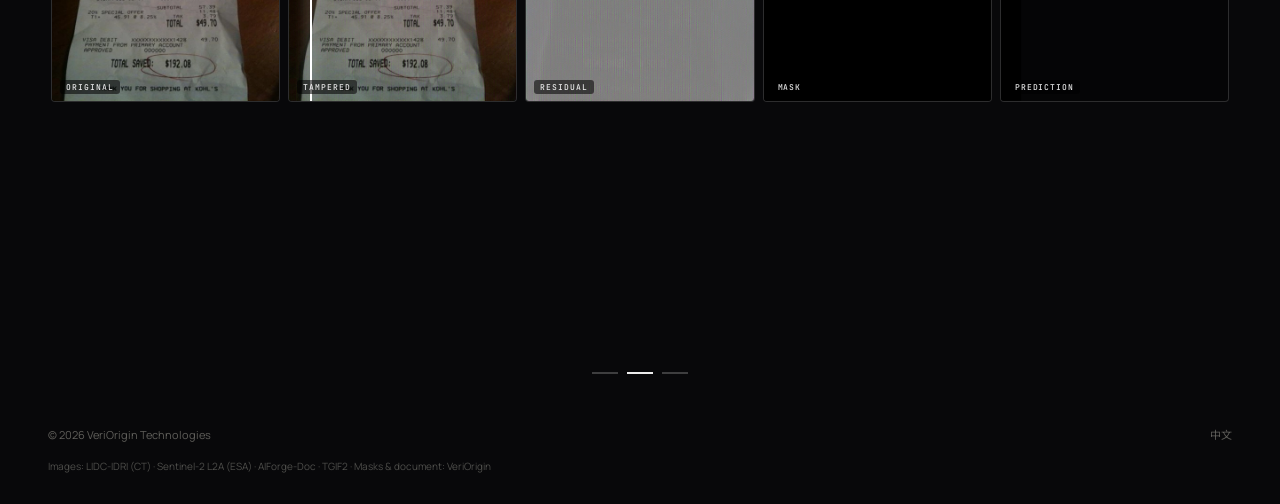
==== commit 07ebce4c: "Add normalized stego-cover residual pane" ====
--- a/index.html
+++ b/index.html
@@ -12,7 +12,7 @@
 <link rel="icon" href="assets/img/favicon.svg" type="image/svg+xml" />
 <link rel="preload" href="assets/fonts/manrope-latin.woff2" as="font" type="font/woff2" crossorigin />
 <link rel="preload" as="image" href="assets/img/med-pane-tampered.png?v=20261126" />
-<link rel="stylesheet" href="assets/css/style.css" />
+<link rel="stylesheet" href="assets/css/style.css?v=20261127" />
 </head>
 <body
   data-extracted="EXTRACTED"
@@ -78,6 +78,11 @@
             <figcaption>Tampered</figcaption>
           </figure>
           <figure class="locate-pane">
+            <img src="assets/img/med-pane-residual.png?v=20261127" alt="" />
+            <figcaption>Residual</figcaption>
+          </figure>
+          
+          <figure class="locate-pane">
             <img src="assets/img/med-pane-mask.png?v=20261126" alt="" />
             <figcaption>Mask</figcaption>
           </figure>
@@ -159,6 +164,11 @@
             <figcaption>Tampered</figcaption>
           </figure>
           <figure class="locate-pane">
+            <img src="assets/img/nat-pane-residual.webp?v=20261127" alt="" />
+            <figcaption>Residual</figcaption>
+          </figure>
+          
+          <figure class="locate-pane">
             <img src="assets/img/nat-pane-mask.webp?v=20261126" alt="" />
             <figcaption>Mask</figcaption>
           </figure>
@@ -240,6 +250,11 @@
             <figcaption>Tampered</figcaption>
           </figure>
           <figure class="locate-pane">
+            <img src="assets/img/sat-pane-residual.webp?v=20261127" alt="" />
+            <figcaption>Residual</figcaption>
+          </figure>
+          
+          <figure class="locate-pane">
             <img src="assets/img/sat-pane-mask.webp?v=20261126" alt="" />
             <figcaption>Mask</figcaption>
           </figure>
@@ -321,6 +336,11 @@
             <figcaption>Tampered</figcaption>
           </figure>
           <figure class="locate-pane">
+            <img src="assets/img/legal-pane-residual.webp?v=20261127" alt="" />
+            <figcaption>Residual</figcaption>
+          </figure>
+          
+          <figure class="locate-pane">
             <img src="assets/img/legal-pane-mask.webp?v=20261126" alt="" />
             <figcaption>Mask</figcaption>
           </figure>
--- a/assets/css/style.css
+++ b/assets/css/style.css
@@ -1150,7 +1150,7 @@
   margin: 0; color: #fff; font-size: clamp(30px, 3.6vw, 54px); font-weight: 500;
   letter-spacing: -0.02em; text-shadow: 0 2px 24px rgba(0,0,0,.45);
 }
-.locate-grid { display: grid; grid-template-columns: repeat(4, minmax(0,1fr)); gap: 12px; width: min(1180px, 92vw); }
+.locate-grid { display: grid; grid-template-columns: repeat(5, minmax(0,1fr)); gap: 12px; width: min(1180px, 92vw); }
 .locate-pane {
   position: relative; margin: 0; overflow: hidden; border-radius: 4px;
   border: 1px solid rgba(255,255,255,.16); background: #050506;
@@ -1176,7 +1176,7 @@
 .slide--locate { padding: 6vh 2.5vw 7vh; }
 .locate-head { margin-bottom: 18px; }
 .locate-head h1 { font-size: clamp(28px, 3.2vw, 48px); }
-.locate-grid { width: min(1280px, 90vw); gap: 10px; }
+.locate-grid { width: min(1280px, 92vw); gap: 8px; }
 
 
 /* restore: stego | cover comparison with progressive reveal */
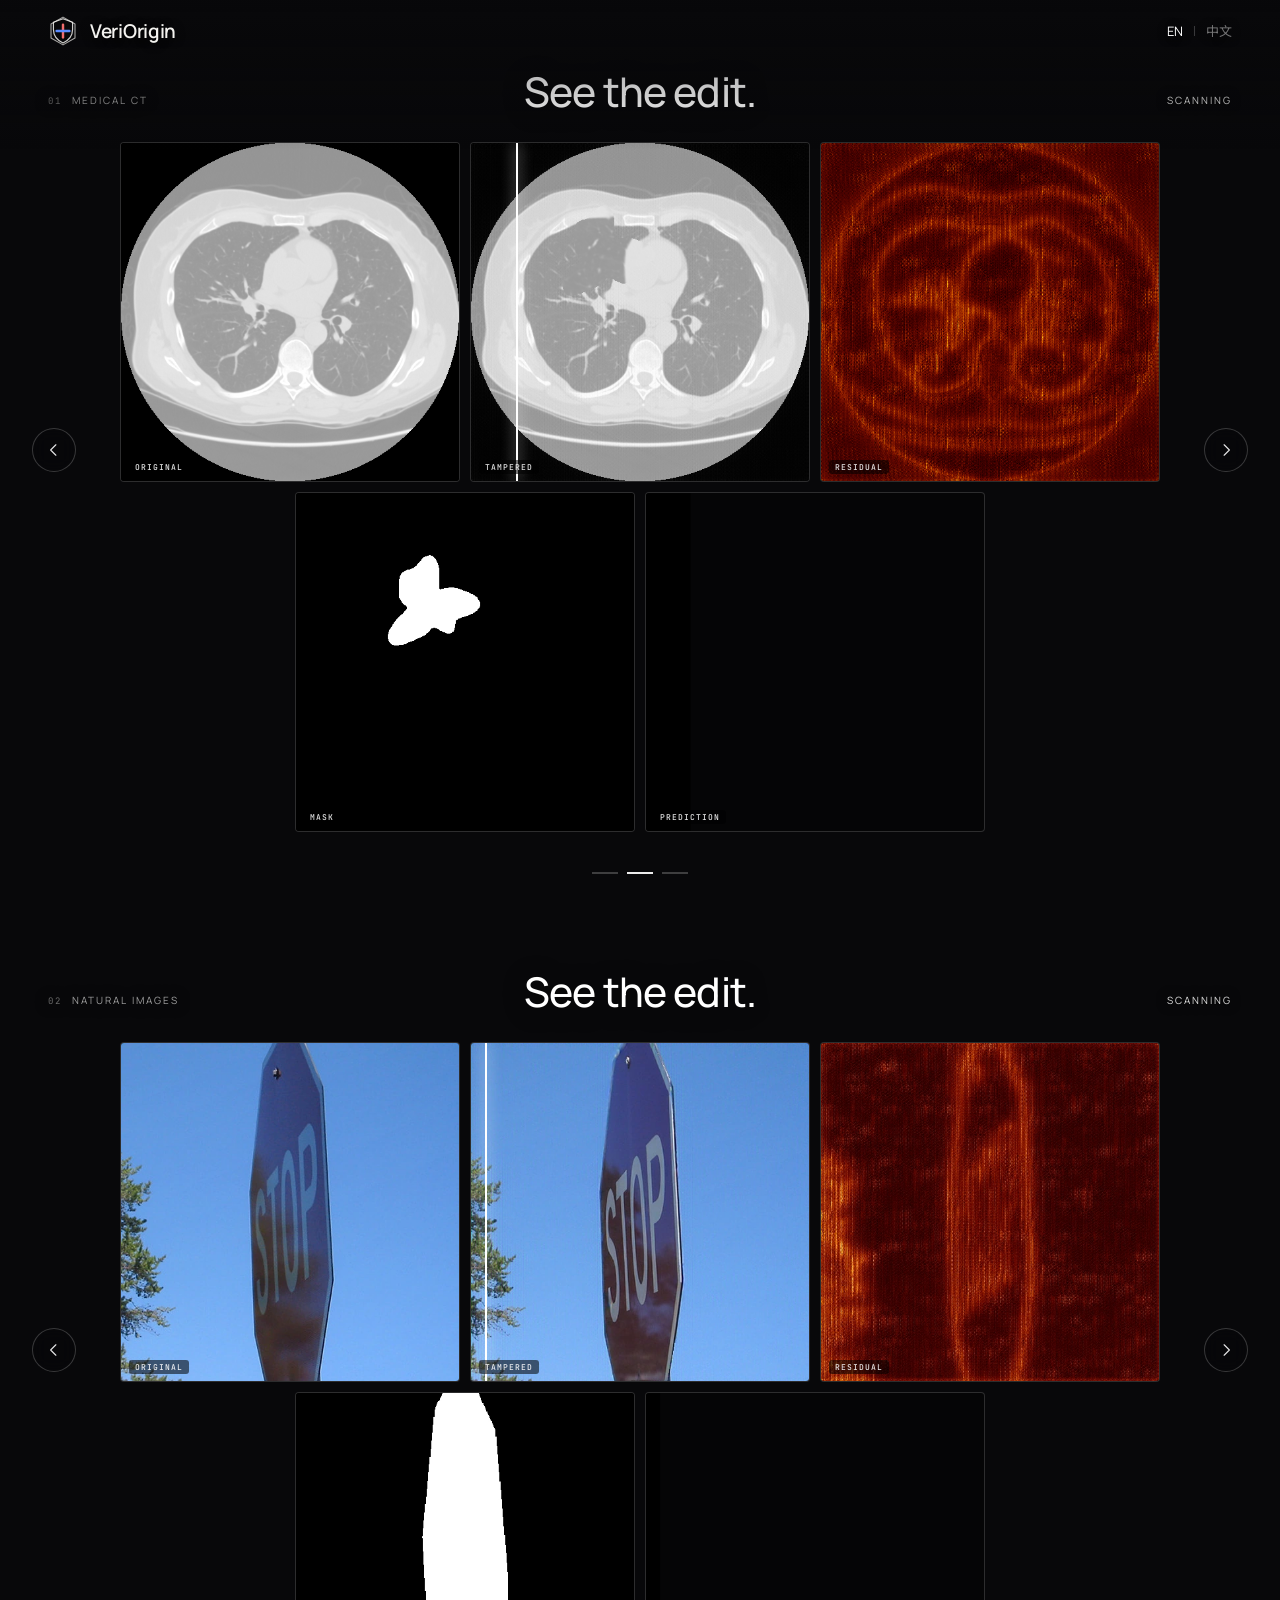
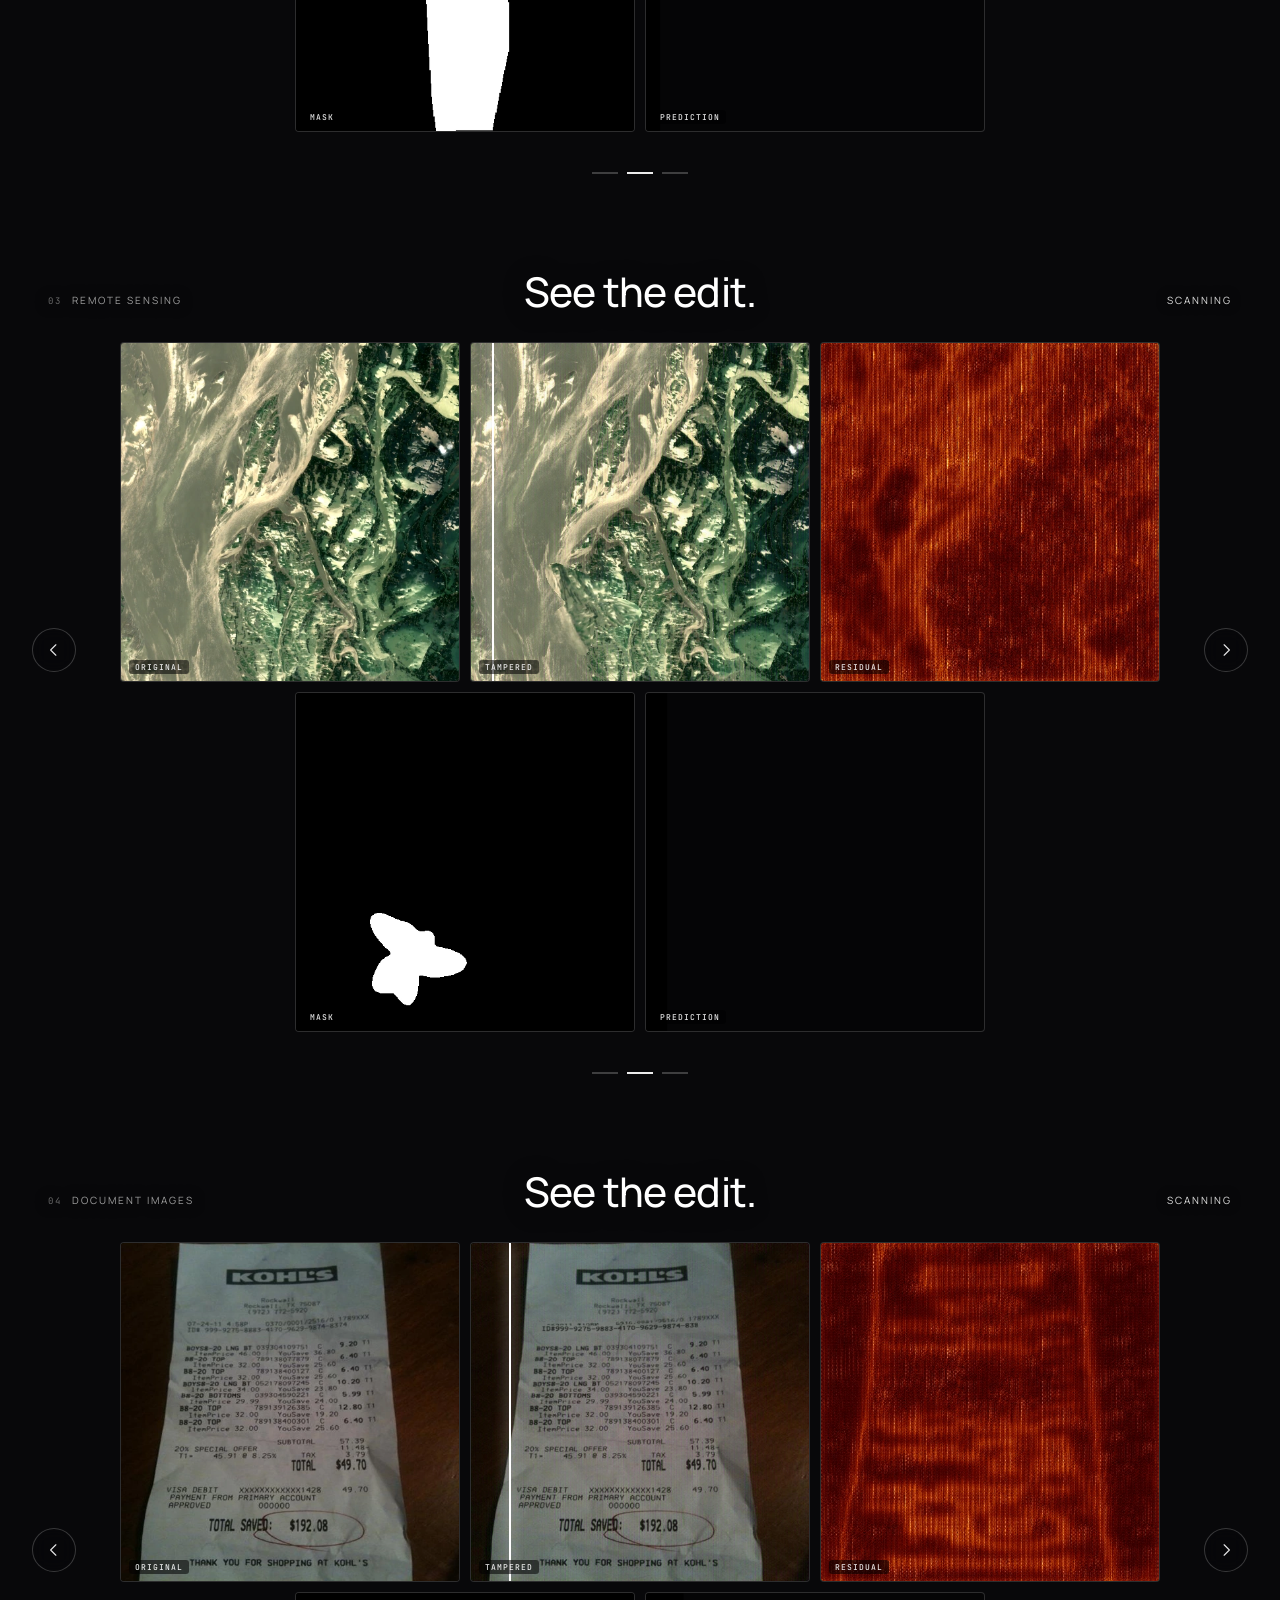
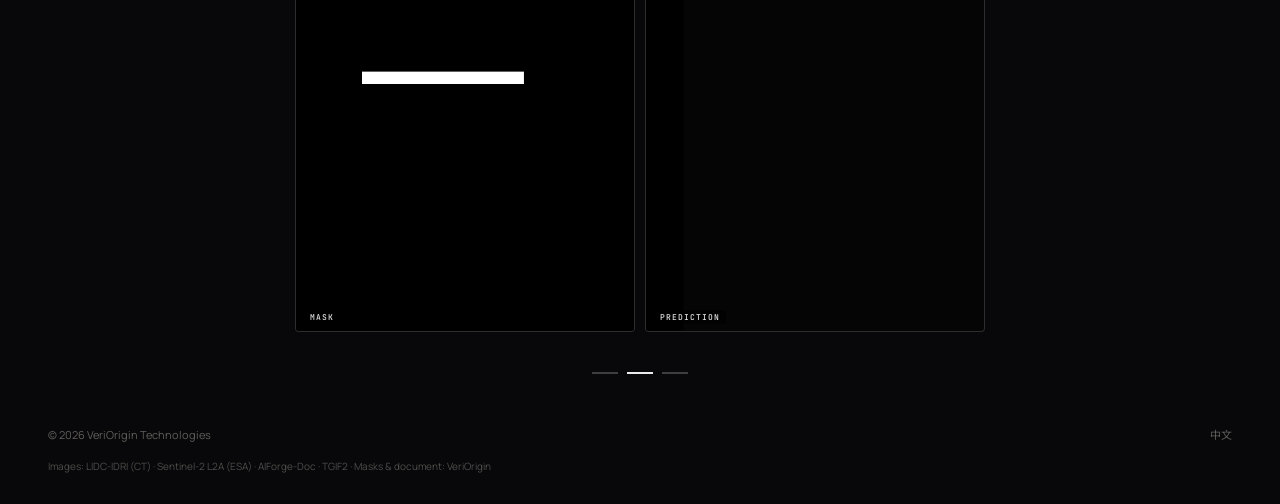
==== commit 0882da28: "Use residual heatmap formula and larger 3+2 gallery" ====
--- a/index.html
+++ b/index.html
@@ -68,28 +68,31 @@
       <article class="slide slide--locate is-active" data-slide="locate">
         <div class="locate-head"><h1 data-headline>See the edit.</h1></div>
         <div class="locate-grid">
-          <figure class="locate-pane">
-            <img src="assets/img/med-pane-cover.png?v=20261126" alt="" />
-            <figcaption>Original</figcaption>
-          </figure>
-          <figure class="locate-pane locate-pane--tampered">
-            <img src="assets/img/med-pane-tampered.png?v=20261126" alt="" />
-            <span class="locate-scanline" aria-hidden="true"></span>
-            <figcaption>Tampered</figcaption>
-          </figure>
-          <figure class="locate-pane">
-            <img src="assets/img/med-pane-residual.png?v=20261127" alt="" />
-            <figcaption>Residual</figcaption>
-          </figure>
-          
-          <figure class="locate-pane">
-            <img src="assets/img/med-pane-mask.png?v=20261126" alt="" />
-            <figcaption>Mask</figcaption>
-          </figure>
-          <figure class="locate-pane locate-pane--pred">
-            <img src="assets/img/med-pane-pred.png?v=20261126" alt="" />
-            <figcaption>Prediction</figcaption>
-          </figure>
+          <div class="locate-row locate-row--top">
+            <figure class="locate-pane">
+                        <img src="assets/img/med-pane-cover.png?v=20261126" alt="" />
+                        <figcaption>Original</figcaption>
+                      </figure>
+            <figure class="locate-pane locate-pane--tampered">
+                        <img src="assets/img/med-pane-tampered.png?v=20261126" alt="" />
+                        <span class="locate-scanline" aria-hidden="true"></span>
+                        <figcaption>Tampered</figcaption>
+                      </figure>
+            <figure class="locate-pane">
+                        <img src="assets/img/med-pane-residual.png?v=20261127" alt="" />
+                        <figcaption>Residual</figcaption>
+                      </figure>
+          </div>
+          <div class="locate-row locate-row--bottom">
+            <figure class="locate-pane">
+                        <img src="assets/img/med-pane-mask.png?v=20261126" alt="" />
+                        <figcaption>Mask</figcaption>
+                      </figure>
+            <figure class="locate-pane locate-pane--pred">
+                        <img src="assets/img/med-pane-pred.png?v=20261126" alt="" />
+                        <figcaption>Prediction</figcaption>
+                      </figure>
+          </div>
         </div>
       </article>
 
@@ -154,28 +157,31 @@
       <article class="slide slide--locate is-active" data-slide="locate">
         <div class="locate-head"><h1 data-headline>See the edit.</h1></div>
         <div class="locate-grid">
-          <figure class="locate-pane">
-            <img src="assets/img/nat-pane-cover.webp?v=20261126" alt="" />
-            <figcaption>Original</figcaption>
-          </figure>
-          <figure class="locate-pane locate-pane--tampered">
-            <img src="assets/img/nat-pane-tampered.webp?v=20261126" alt="" />
-            <span class="locate-scanline" aria-hidden="true"></span>
-            <figcaption>Tampered</figcaption>
-          </figure>
-          <figure class="locate-pane">
-            <img src="assets/img/nat-pane-residual.webp?v=20261127" alt="" />
-            <figcaption>Residual</figcaption>
-          </figure>
-          
-          <figure class="locate-pane">
-            <img src="assets/img/nat-pane-mask.webp?v=20261126" alt="" />
-            <figcaption>Mask</figcaption>
-          </figure>
-          <figure class="locate-pane locate-pane--pred">
-            <img src="assets/img/nat-pane-pred.webp?v=20261126" alt="" />
-            <figcaption>Prediction</figcaption>
-          </figure>
+          <div class="locate-row locate-row--top">
+            <figure class="locate-pane">
+                        <img src="assets/img/nat-pane-cover.webp?v=20261126" alt="" />
+                        <figcaption>Original</figcaption>
+                      </figure>
+            <figure class="locate-pane locate-pane--tampered">
+                        <img src="assets/img/nat-pane-tampered.webp?v=20261126" alt="" />
+                        <span class="locate-scanline" aria-hidden="true"></span>
+                        <figcaption>Tampered</figcaption>
+                      </figure>
+            <figure class="locate-pane">
+                        <img src="assets/img/nat-pane-residual.webp?v=20261127" alt="" />
+                        <figcaption>Residual</figcaption>
+                      </figure>
+          </div>
+          <div class="locate-row locate-row--bottom">
+            <figure class="locate-pane">
+                        <img src="assets/img/nat-pane-mask.webp?v=20261126" alt="" />
+                        <figcaption>Mask</figcaption>
+                      </figure>
+            <figure class="locate-pane locate-pane--pred">
+                        <img src="assets/img/nat-pane-pred.webp?v=20261126" alt="" />
+                        <figcaption>Prediction</figcaption>
+                      </figure>
+          </div>
         </div>
       </article>
 
@@ -240,28 +246,31 @@
       <article class="slide slide--locate is-active" data-slide="locate">
         <div class="locate-head"><h1 data-headline>See the edit.</h1></div>
         <div class="locate-grid">
-          <figure class="locate-pane">
-            <img src="assets/img/sat-pane-cover.webp?v=20261126" alt="" />
-            <figcaption>Original</figcaption>
-          </figure>
-          <figure class="locate-pane locate-pane--tampered">
-            <img src="assets/img/sat-pane-tampered.webp?v=20261126" alt="" />
-            <span class="locate-scanline" aria-hidden="true"></span>
-            <figcaption>Tampered</figcaption>
-          </figure>
-          <figure class="locate-pane">
-            <img src="assets/img/sat-pane-residual.webp?v=20261127" alt="" />
-            <figcaption>Residual</figcaption>
-          </figure>
-          
-          <figure class="locate-pane">
-            <img src="assets/img/sat-pane-mask.webp?v=20261126" alt="" />
-            <figcaption>Mask</figcaption>
-          </figure>
-          <figure class="locate-pane locate-pane--pred">
-            <img src="assets/img/sat-pane-pred.webp?v=20261126" alt="" />
-            <figcaption>Prediction</figcaption>
-          </figure>
+          <div class="locate-row locate-row--top">
+            <figure class="locate-pane">
+                        <img src="assets/img/sat-pane-cover.webp?v=20261126" alt="" />
+                        <figcaption>Original</figcaption>
+                      </figure>
+            <figure class="locate-pane locate-pane--tampered">
+                        <img src="assets/img/sat-pane-tampered.webp?v=20261126" alt="" />
+                        <span class="locate-scanline" aria-hidden="true"></span>
+                        <figcaption>Tampered</figcaption>
+                      </figure>
+            <figure class="locate-pane">
+                        <img src="assets/img/sat-pane-residual.webp?v=20261127" alt="" />
+                        <figcaption>Residual</figcaption>
+                      </figure>
+          </div>
+          <div class="locate-row locate-row--bottom">
+            <figure class="locate-pane">
+                        <img src="assets/img/sat-pane-mask.webp?v=20261126" alt="" />
+                        <figcaption>Mask</figcaption>
+                      </figure>
+            <figure class="locate-pane locate-pane--pred">
+                        <img src="assets/img/sat-pane-pred.webp?v=20261126" alt="" />
+                        <figcaption>Prediction</figcaption>
+                      </figure>
+          </div>
         </div>
       </article>
 
@@ -326,28 +335,31 @@
       <article class="slide slide--locate is-active" data-slide="locate">
         <div class="locate-head"><h1 data-headline>See the edit.</h1></div>
         <div class="locate-grid">
-          <figure class="locate-pane">
-            <img src="assets/img/legal-pane-cover.webp?v=20261126" alt="" />
-            <figcaption>Original</figcaption>
-          </figure>
-          <figure class="locate-pane locate-pane--tampered">
-            <img src="assets/img/legal-pane-tampered.webp?v=20261126" alt="" />
-            <span class="locate-scanline" aria-hidden="true"></span>
-            <figcaption>Tampered</figcaption>
-          </figure>
-          <figure class="locate-pane">
-            <img src="assets/img/legal-pane-residual.webp?v=20261127" alt="" />
-            <figcaption>Residual</figcaption>
-          </figure>
-          
-          <figure class="locate-pane">
-            <img src="assets/img/legal-pane-mask.webp?v=20261126" alt="" />
-            <figcaption>Mask</figcaption>
-          </figure>
-          <figure class="locate-pane locate-pane--pred">
-            <img src="assets/img/legal-pane-pred.webp?v=20261126" alt="" />
-            <figcaption>Prediction</figcaption>
-          </figure>
+          <div class="locate-row locate-row--top">
+            <figure class="locate-pane">
+                        <img src="assets/img/legal-pane-cover.webp?v=20261126" alt="" />
+                        <figcaption>Original</figcaption>
+                      </figure>
+            <figure class="locate-pane locate-pane--tampered">
+                        <img src="assets/img/legal-pane-tampered.webp?v=20261126" alt="" />
+                        <span class="locate-scanline" aria-hidden="true"></span>
+                        <figcaption>Tampered</figcaption>
+                      </figure>
+            <figure class="locate-pane">
+                        <img src="assets/img/legal-pane-residual.webp?v=20261127" alt="" />
+                        <figcaption>Residual</figcaption>
+                      </figure>
+          </div>
+          <div class="locate-row locate-row--bottom">
+            <figure class="locate-pane">
+                        <img src="assets/img/legal-pane-mask.webp?v=20261126" alt="" />
+                        <figcaption>Mask</figcaption>
+                      </figure>
+            <figure class="locate-pane locate-pane--pred">
+                        <img src="assets/img/legal-pane-pred.webp?v=20261126" alt="" />
+                        <figcaption>Prediction</figcaption>
+                      </figure>
+          </div>
         </div>
       </article>
 
--- a/assets/css/style.css
+++ b/assets/css/style.css
@@ -1210,3 +1210,19 @@
   .slide--restore { padding: 9vh 5vw 12vh; }
   .restore-grid { width: 88vw; gap: 10px; }
 }
+
+
+/* locate: 3+2 rows, larger panes, residual top-centre */
+.locate-grid { display: flex; flex-direction: column; align-items: center; gap: 10px; width: auto; }
+.locate-row { display: flex; gap: 10px; justify-content: center; align-items: center; }
+.locate-row--top .locate-pane,
+.locate-row--bottom .locate-pane { width: 340px; flex: 0 0 340px; }
+@media (max-width: 1200px) {
+  .locate-row--top .locate-pane,
+  .locate-row--bottom .locate-pane { width: 280px; flex-basis: 280px; }
+}
+@media (max-width: 800px) {
+  .locate-row { flex-wrap: wrap; }
+  .locate-row--top .locate-pane,
+  .locate-row--bottom .locate-pane { width: 42vw; flex-basis: 42vw; }
+}
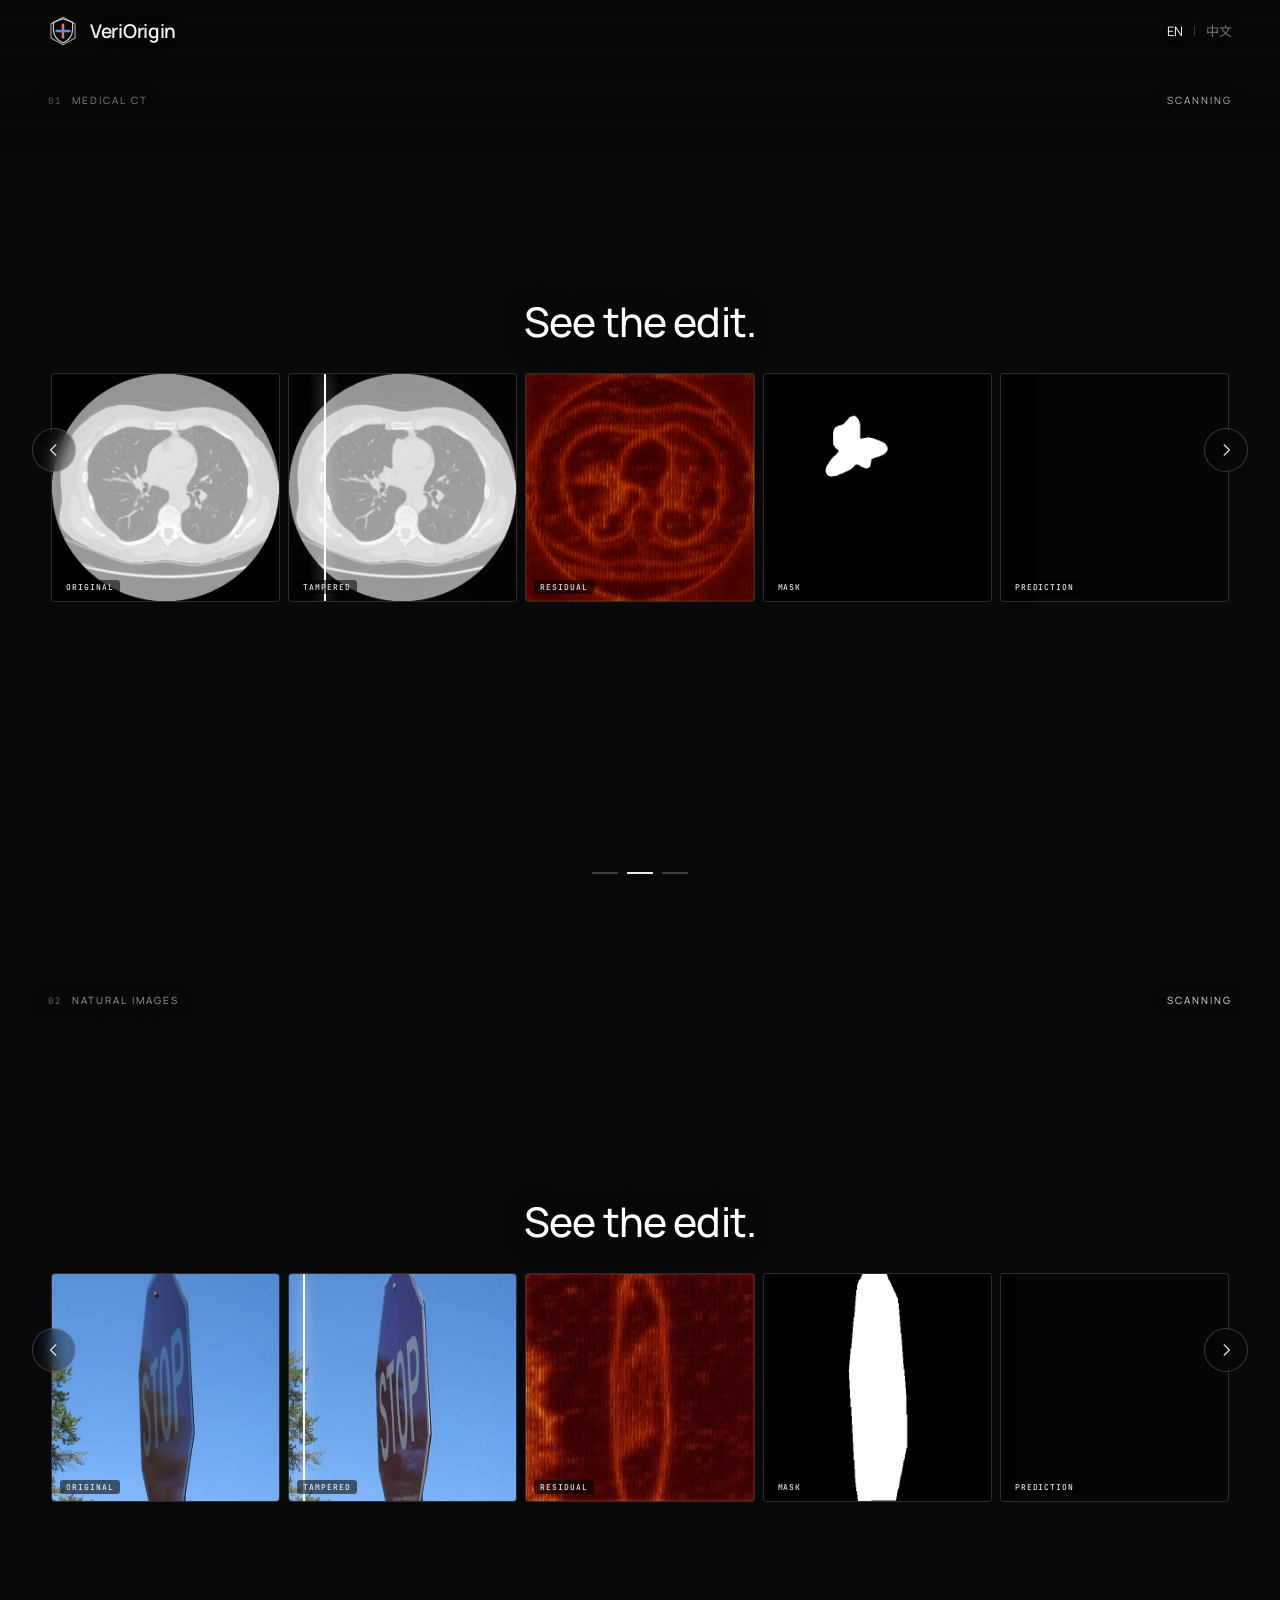
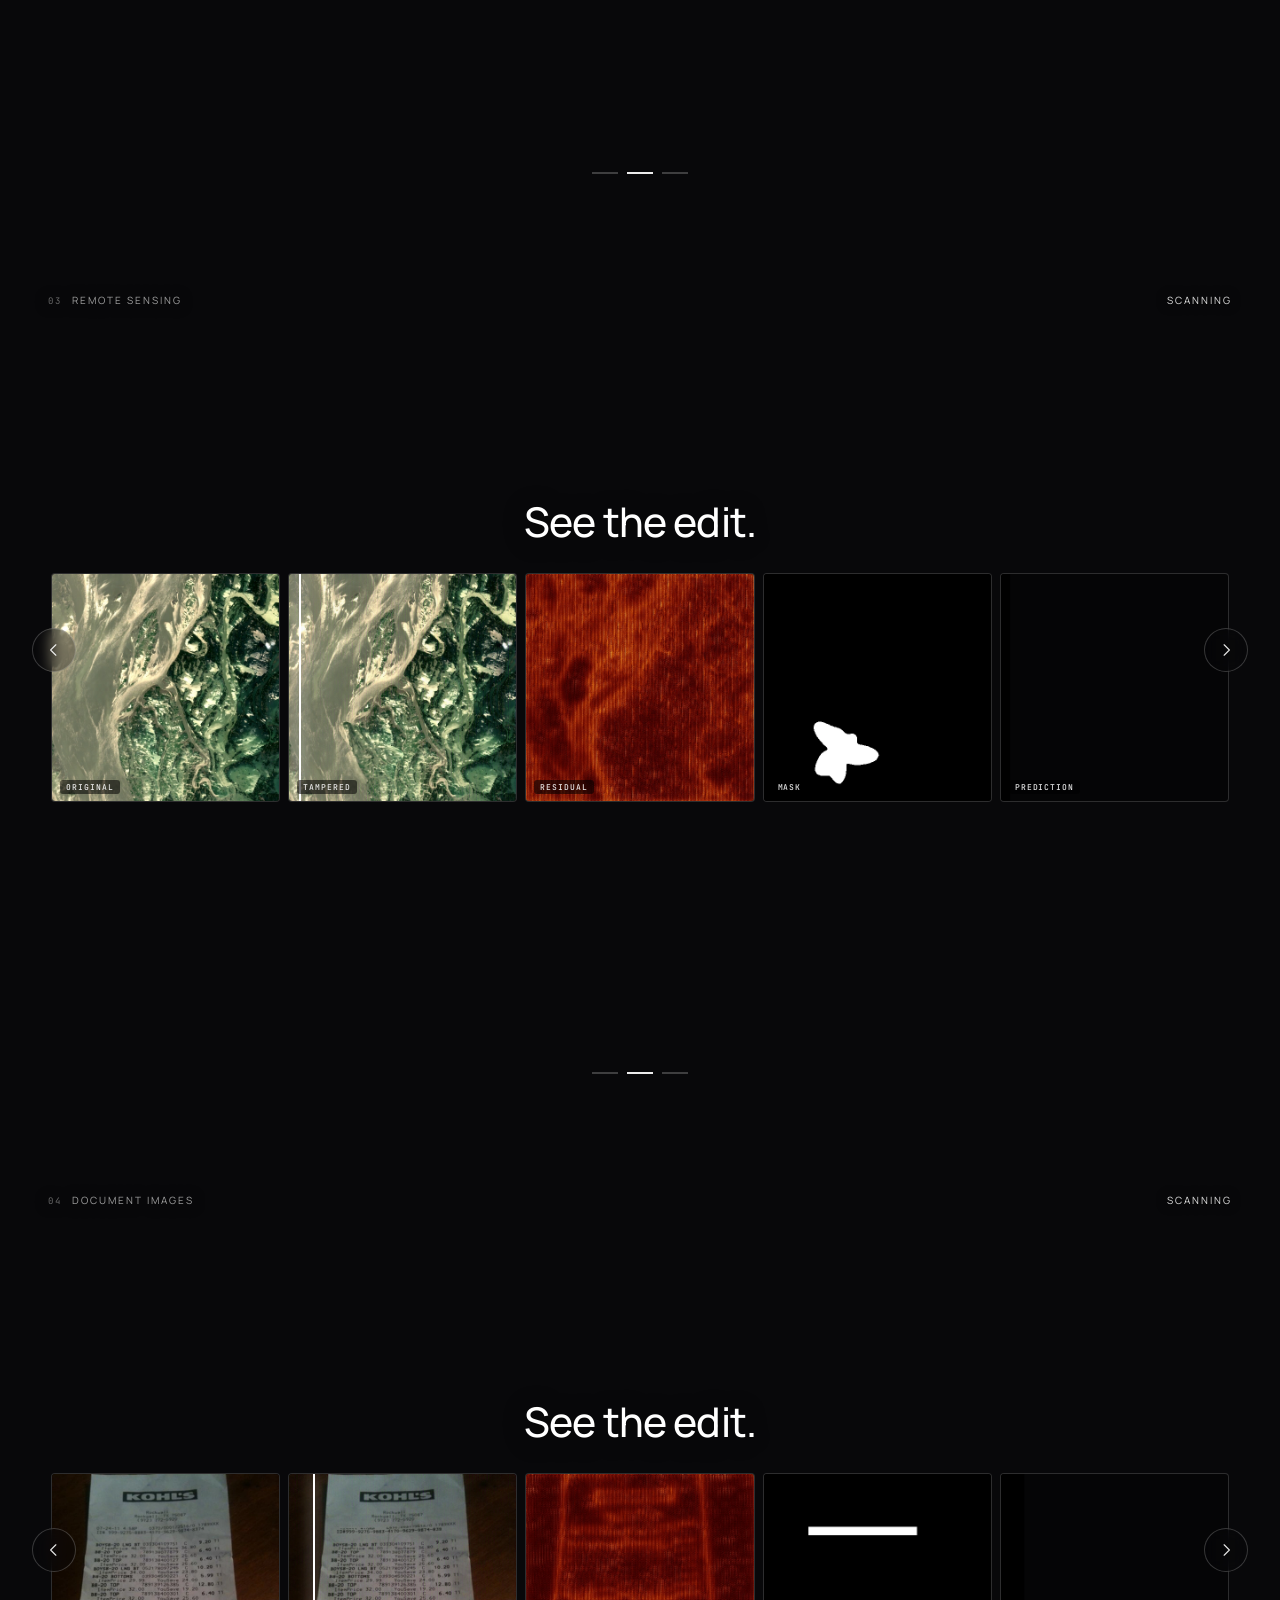
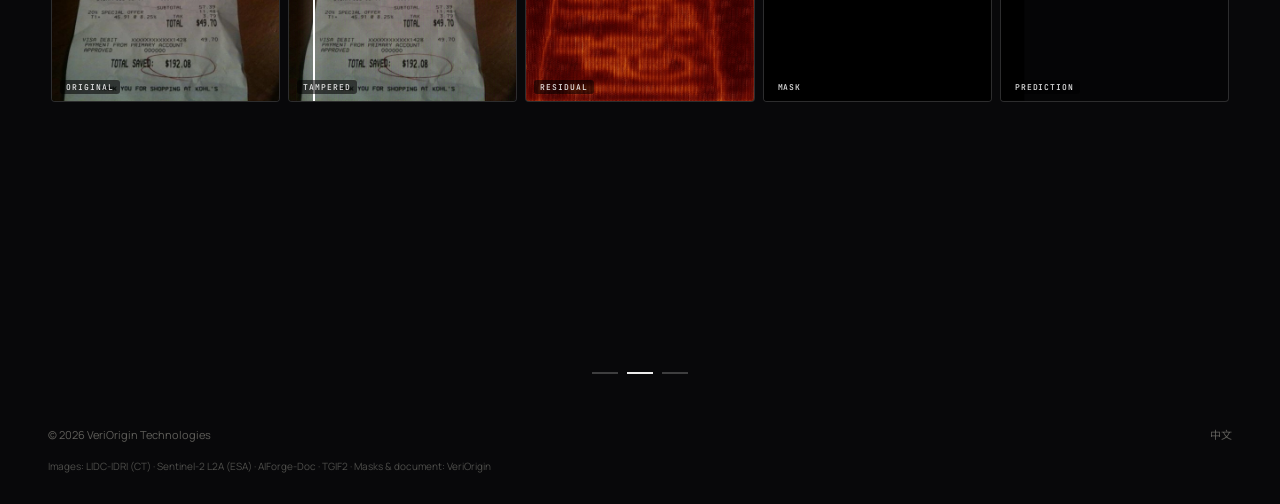
==== commit b3dac3cb: "Keep five locate images in one row" ====
--- a/index.html
+++ b/index.html
@@ -12,7 +12,7 @@
 <link rel="icon" href="assets/img/favicon.svg" type="image/svg+xml" />
 <link rel="preload" href="assets/fonts/manrope-latin.woff2" as="font" type="font/woff2" crossorigin />
 <link rel="preload" as="image" href="assets/img/med-pane-tampered.png?v=20261126" />
-<link rel="stylesheet" href="assets/css/style.css?v=20261127" />
+<link rel="stylesheet" href="assets/css/style.css?v=20261128" />
 </head>
 <body
   data-extracted="EXTRACTED"
--- a/assets/css/style.css
+++ b/assets/css/style.css
@@ -1226,3 +1226,20 @@
   .locate-row--top .locate-pane,
   .locate-row--bottom .locate-pane { width: 42vw; flex-basis: 42vw; }
 }
+
+
+/* locate: keep all five in one row */
+.locate-grid {
+  display: flex; flex-direction: row; align-items: center; justify-content: center;
+  gap: 8px; width: min(1300px, 92vw);
+}
+.locate-row { display: contents; }
+.locate-row--top .locate-pane,
+.locate-row--bottom .locate-pane {
+  width: auto; flex: 1 1 0; min-width: 0;
+}
+@media (max-width: 800px) {
+  .locate-grid { width: 96vw; overflow-x: auto; justify-content: flex-start; }
+  .locate-row--top .locate-pane,
+  .locate-row--bottom .locate-pane { flex: 0 0 44vw; }
+}
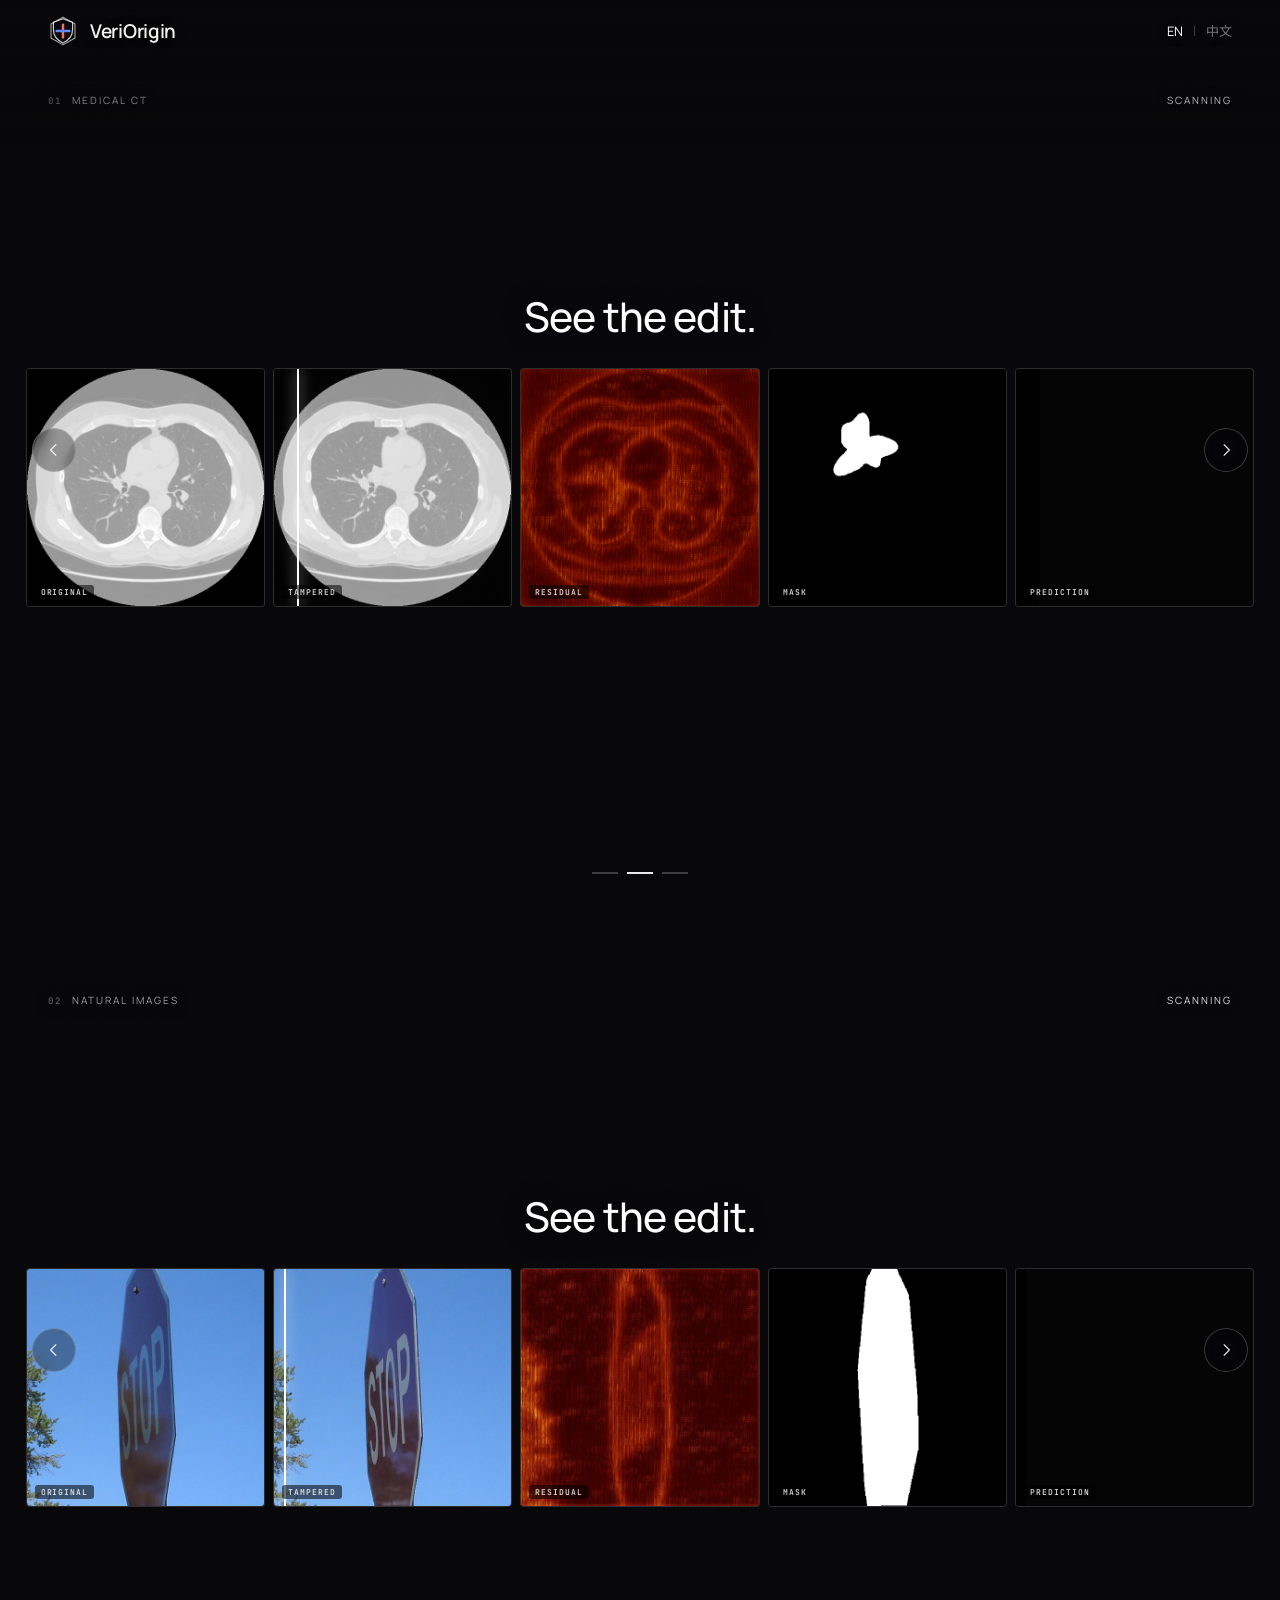
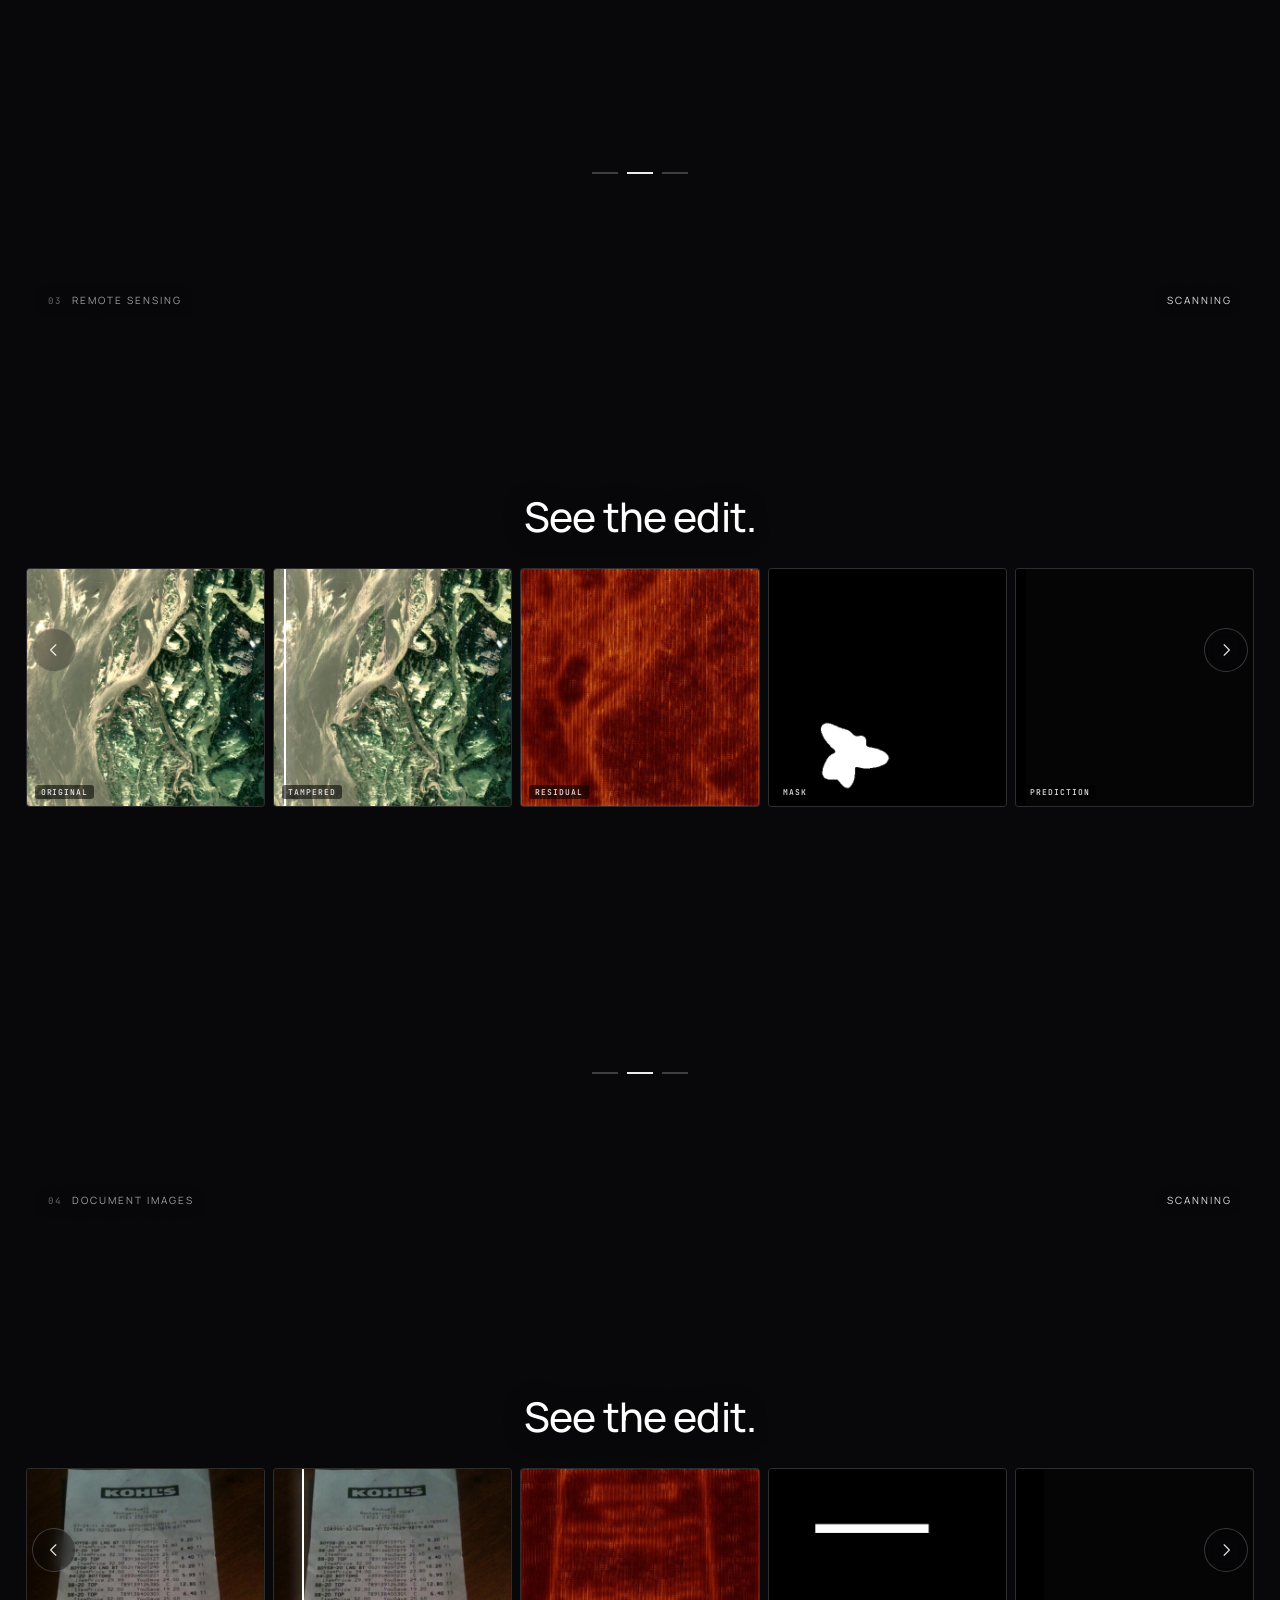
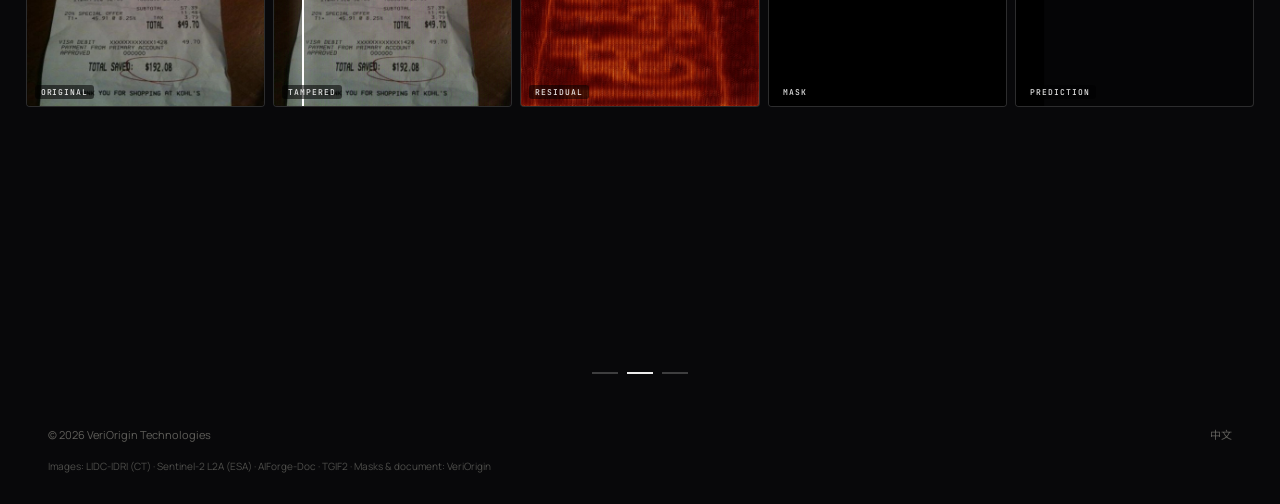
==== commit 5422f969: "Restore 340px panes on wide viewports" ====
--- a/index.html
+++ b/index.html
@@ -12,7 +12,7 @@
 <link rel="icon" href="assets/img/favicon.svg" type="image/svg+xml" />
 <link rel="preload" href="assets/fonts/manrope-latin.woff2" as="font" type="font/woff2" crossorigin />
 <link rel="preload" as="image" href="assets/img/med-pane-tampered.png?v=20261126" />
-<link rel="stylesheet" href="assets/css/style.css?v=20261128" />
+<link rel="stylesheet" href="assets/css/style.css?v=20261129" />
 </head>
 <body
   data-extracted="EXTRACTED"
--- a/assets/css/style.css
+++ b/assets/css/style.css
@@ -1243,3 +1243,7 @@
   .locate-row--top .locate-pane,
   .locate-row--bottom .locate-pane { flex: 0 0 44vw; }
 }
+
+
+/* locate: five panes in one row, up to 340px each on wide screens */
+.locate-grid { width: min(1732px, 96vw); }
